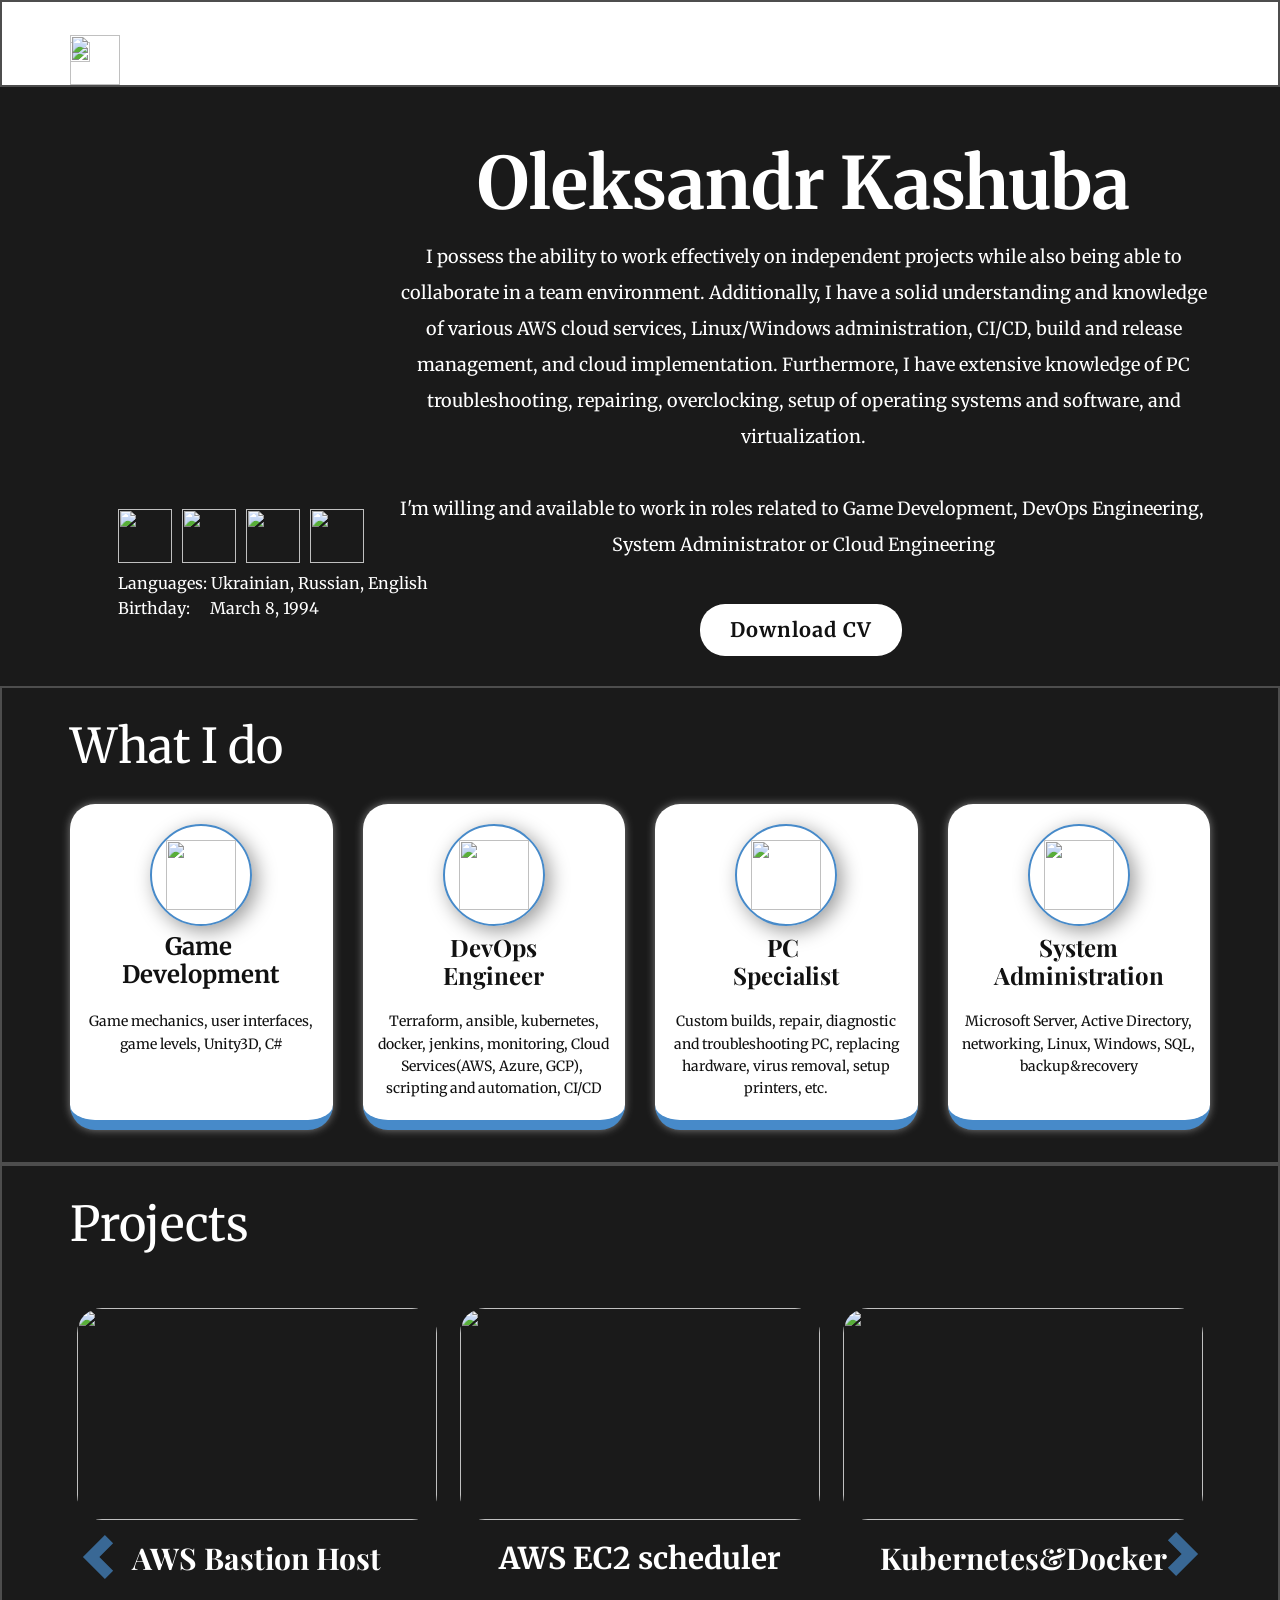
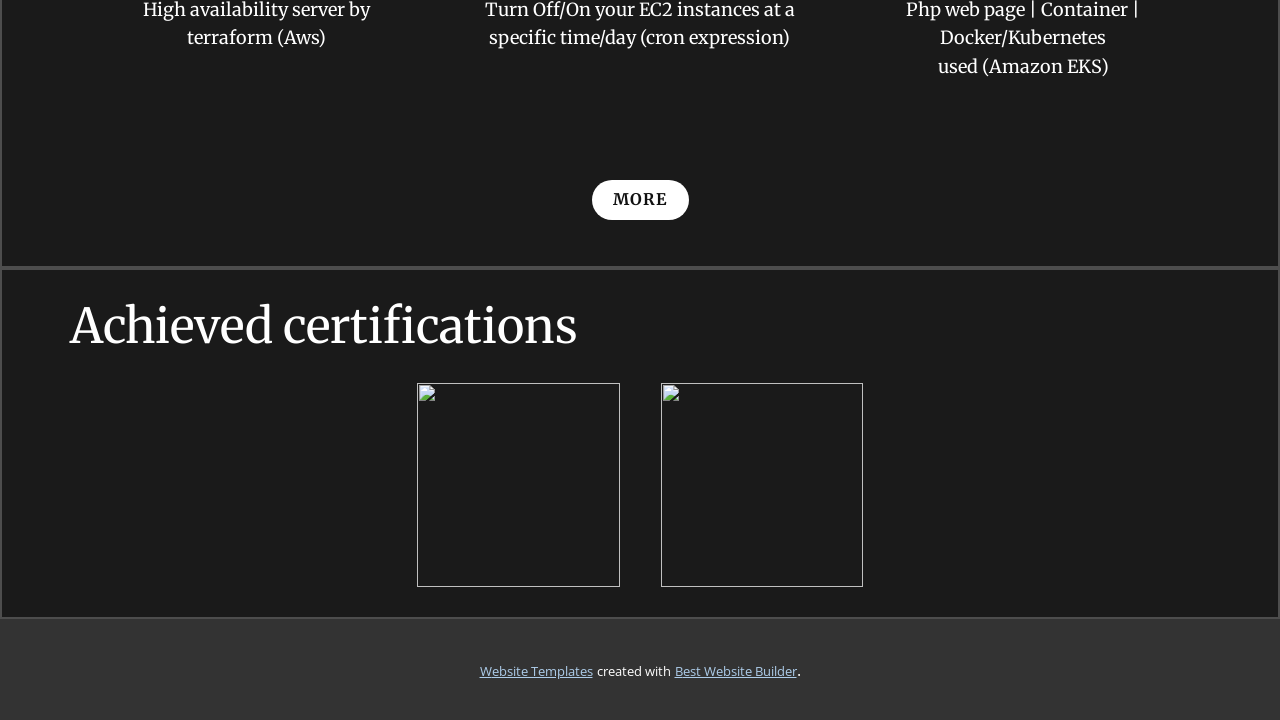
==== index.html @ 4a899642 "Add files via upload" ====
<!DOCTYPE html>
<html style="font-size: 16px;" lang="ru"><head>
    <meta name="viewport" content="width=device-width, initial-scale=1.0">
    <meta charset="utf-8">
    <meta name="keywords" content="​Hello!">
    <meta name="description" content="">
    <title>Main</title>
    <link rel="stylesheet" href="nicepage.css" media="screen">
<link rel="stylesheet" href="Main.css" media="screen">
    <script class="u-script" type="text/javascript" src="jquery.js" defer=""></script>
    <script class="u-script" type="text/javascript" src="nicepage.js" defer=""></script>
    <meta name="generator" content="Nicepage 5.16.3, nicepage.com">
    <link id="u-theme-google-font" rel="stylesheet" href="https://fonts.googleapis.com/css?family=Roboto:100,100i,300,300i,400,400i,500,500i,700,700i,900,900i|Open+Sans:300,300i,400,400i,500,500i,600,600i,700,700i,800,800i">
    <link id="u-page-google-font" rel="stylesheet" href="https://fonts.googleapis.com/css?family=Merriweather:300,300i,400,400i,700,700i,900,900i|Playfair+Display:400,400i,500,500i,600,600i,700,700i,800,800i,900,900i">
    
    
    
    
    
    
    <script type="application/ld+json">{
		"@context": "http://schema.org",
		"@type": "Organization",
		"name": "My Potfolio",
		"logo": "images/default-logo.png"
}</script>
    <meta name="theme-color" content="#478ac9">
    <meta property="og:title" content="Main">
    <meta property="og:description" content="">
    <meta property="og:type" content="website">
  <meta data-intl-tel-input-cdn-path="intlTelInput/"></head>
  <body data-home-page="Main.html" data-home-page-title="Main" class="u-body u-xl-mode" data-lang="ru"><header class="u-border-2 u-border-grey-70 u-clearfix u-header u-sticky u-sticky-8822 u-white u-header" id="sec-166a"><div class="u-clearfix u-sheet u-sheet-1">
        <nav class="u-align-right u-menu u-menu-one-level u-offcanvas u-menu-1">
          <div class="menu-collapse u-custom-font u-font-merriweather" style="font-size: 1.25rem; letter-spacing: 0px; font-weight: 700;">
            <a class="u-button-style u-custom-active-border-color u-custom-active-color u-custom-border u-custom-border-color u-custom-borders u-custom-color u-custom-hover-border-color u-custom-hover-color u-custom-left-right-menu-spacing u-custom-padding-bottom u-custom-text-active-color u-custom-text-color u-custom-text-hover-color u-custom-top-bottom-menu-spacing u-nav-link u-text-active-palette-1-base u-text-hover-palette-2-base" href="#">
              <svg class="u-svg-link" viewBox="0 0 24 24"><use xmlns:xlink="http://www.w3.org/1999/xlink" xlink:href="#menu-hamburger"></use></svg>
              <svg class="u-svg-content" version="1.1" id="menu-hamburger" viewBox="0 0 16 16" x="0px" y="0px" xmlns:xlink="http://www.w3.org/1999/xlink" xmlns="http://www.w3.org/2000/svg"><g><rect y="1" width="16" height="2"></rect><rect y="7" width="16" height="2"></rect><rect y="13" width="16" height="2"></rect>
</g></svg>
            </a>
          </div>
          <div class="u-custom-menu u-nav-container">
            <ul class="u-custom-font u-font-merriweather u-nav u-spacing-20 u-unstyled u-nav-1"><li class="u-nav-item"><a class="u-border-active-palette-1-base u-border-hover-palette-1-base u-button-style u-nav-link u-text-active-palette-1-base u-text-grey-90 u-text-hover-palette-1-base" href="https://github.com/kapalulz" target="_blank" style="padding: 14px 10px;">Git Portfolio</a>
</li><li class="u-nav-item"><a class="u-border-active-palette-1-base u-border-hover-palette-1-base u-button-style u-nav-link u-text-active-palette-1-base u-text-grey-90 u-text-hover-palette-1-base" href="https://www.linkedin.com/in/kapalulz/" target="_blank" style="padding: 14px 10px;">Hire me</a>
</li></ul>
          </div>
          <div class="u-custom-menu u-nav-container-collapse">
            <div class="u-black u-container-style u-inner-container-layout u-opacity u-opacity-95 u-sidenav">
              <div class="u-inner-container-layout u-sidenav-overflow">
                <div class="u-menu-close"></div>
                <ul class="u-align-center u-nav u-popupmenu-items u-unstyled u-nav-2"><li class="u-nav-item"><a class="u-button-style u-nav-link" href="https://github.com/kapalulz" target="_blank">Git Portfolio</a>
</li><li class="u-nav-item"><a class="u-button-style u-nav-link" href="https://www.linkedin.com/in/kapalulz/" target="_blank">Hire me</a>
</li></ul>
              </div>
            </div>
            <div class="u-black u-menu-overlay u-opacity u-opacity-70"></div>
          </div>
        </nav>
        <a href="https://nicepage.com" class="u-image u-logo u-image-1">
          <img src="images/default-logo.png" class="u-logo-image u-logo-image-1">
        </a>
        <img class="u-hover-feature u-image u-image-contain u-image-default u-preserve-proportions u-image-2" src="images/_2272ab24-a4e3-4e3a-882f-44651fcab63f-removebg-preview.png" alt="" data-image-width="800" data-image-height="800" data-href="Main.html#carousel_0852">
      </div></header>
    <section class="u-align-center u-clearfix u-grey-90 u-lightbox u-section-1" id="carousel_0852">
      <div class="u-clearfix u-sheet u-valign-bottom-md u-sheet-1">
        <h2 class="u-align-center u-custom-font u-font-merriweather u-text u-text-1" data-animation-name="customAnimationIn" data-animation-duration="1500" data-animation-delay="500">Oleksandr Kashuba</h2>
        <div class="u-hidden-lg u-hidden-md u-hidden-sm u-hidden-xs u-hover-feature u-image u-image-circle u-radius-50 u-image-1" alt="" data-image-width="500" data-image-height="500" data-animation-name="customAnimationIn" data-animation-duration="1750"></div>
        <p class="u-align-center-sm u-align-center-xs u-custom-font u-font-merriweather u-text u-text-2" data-animation-name="customAnimationIn" data-animation-duration="1500" data-animation-delay="500">I po​ssess the ability to work effectively on independent projects while also being able to collaborate in a team environment. Additionally, I have a solid understanding and knowledge of various AWS cloud services, Linux/Windows administration, CI/CD, build and release management, and cloud implementation. Furthermore, I have extensive knowledge of PC troubleshooting, repairing, overclocking, setup of operating systems and software, and virtualization.<br>
          <br>I'm willing and available to work in roles related to Game Development, DevOps Engineering,&nbsp; System Administrator or Cloud Engineering
        </p>
        <div class="u-align-center-sm u-align-center-xs u-social-icons u-spacing-10 u-social-icons-1">
          <a class="u-social-url" title="Github" target="_blank" href="https://github.com/kapalulz"><span class="u-file-icon u-icon u-social-facebook u-social-icon u-icon-1"><img src="images/536452.png" alt=""></span>
          </a>
          <a class="u-social-url" title="LinkedIn" target="_blank" href="https://www.linkedin.com/in/kapalulz/"><span class="u-file-icon u-icon u-social-icon u-social-twitter u-icon-2"><img src="images/3955051.png" alt=""></span>
          </a>
          <a class="u-social-url" title="Telegram" target="_blank" href="https://t.me/kapalulz"><span class="u-file-icon u-icon u-social-icon u-social-instagram u-icon-3"><img src="images/906377.png" alt=""></span>
          </a>
          <a class="u-social-url" target="_blank" data-type="Email" title="Email" href="mailto:kashuba.kap@gmail.com?subject=Please%20contact%20me%20back%20if%20you%20are%20interested"><span class="u-file-icon u-icon u-social-email u-social-icon u-icon-4"><img src="images/10308946.png" alt=""></span>
          </a>
        </div>
        <p class="u-align-left u-custom-font u-font-merriweather u-hidden-lg u-hidden-md u-hidden-sm u-hidden-xs u-text u-text-3"> Languages: Ukrainian, Russian, English<br><span class="u-icon"></span> Birthday:&nbsp; &nbsp; &nbsp;March 8, 1994
        </p>
        <a href="files/CV-OleksandrKashuba.pdf" class="u-align-center-sm u-align-center-xs u-border-none u-btn u-btn-round u-button-style u-custom-font u-file-link u-font-merriweather u-hover-feature u-hover-palette-1-base u-radius-25 u-white u-btn-1">Download CV</a>
      </div>
      
      
    </section>
    <section class="u-border-2 u-border-grey-70 u-clearfix u-grey-90 u-section-2" id="sec-e70e">
      <div class="u-clearfix u-sheet u-sheet-1">
        <h2 class="u-align-left u-custom-font u-font-merriweather u-text u-text-1" spellcheck="false"> What I do</h2>
        <div class="u-expanded-width u-layout-grid u-list u-list-1">
          <div class="u-repeater u-repeater-1">
            <div class="u-align-center-xs u-align-left-lg u-align-left-md u-align-left-sm u-align-left-xl u-border-10 u-border-no-left u-border-no-right u-border-no-top u-border-palette-1-base u-container-style u-list-item u-radius-25 u-repeater-item u-shape-round u-white u-list-item-1" data-animation-name="customAnimationIn" data-animation-duration="1500" data-animation-delay="250">
              <div class="u-container-layout u-similar-container u-container-layout-1"><span class="u-align-center u-border-2 u-border-palette-1-base u-file-icon u-icon u-icon-circle u-icon-1" data-animation-name="customAnimationIn" data-animation-duration="1500" data-animation-delay="750"><img src="images/674440.png" alt=""></span>
                <h4 class="u-align-center u-custom-font u-font-merriweather u-text u-text-2"> Game&nbsp;<br>Development
                </h4>
                <p class="u-align-center u-custom-font u-font-merriweather u-text u-text-3"> Game mechanics, user interfaces, game levels, Unity3D, C#</p>
              </div>
            </div>
            <div class="u-align-center-xs u-align-left-lg u-align-left-md u-align-left-sm u-align-left-xl u-border-10 u-border-no-left u-border-no-right u-border-no-top u-border-palette-1-base u-container-style u-list-item u-radius-25 u-repeater-item u-shape-round u-video-cover u-white u-list-item-2" data-animation-name="customAnimationIn" data-animation-duration="1500" data-animation-delay="250">
              <div class="u-container-layout u-similar-container u-container-layout-2"><span class="u-align-center u-border-2 u-border-palette-1-base u-file-icon u-icon u-icon-circle u-icon-2" data-animation-name="customAnimationIn" data-animation-duration="1500" data-animation-delay="750"><img src="images/5345605.png" alt=""></span>
                <h4 class="u-align-center u-custom-font u-font-playfair-display u-text u-text-4"> DevOps<br>Engineer
                </h4>
                <p class="u-align-center u-custom-font u-font-merriweather u-text u-text-5"> Terraform, ansible, kubernetes, docker, ​jenkins, monitoring, Cloud Services(AWS, Azure, GCP), ​scripting and automation, CI/CD</p>
              </div>
            </div>
            <div class="u-align-center-xs u-align-left-lg u-align-left-md u-align-left-sm u-align-left-xl u-border-10 u-border-no-left u-border-no-right u-border-no-top u-border-palette-1-base u-container-style u-list-item u-radius-25 u-repeater-item u-shape-round u-video-cover u-white u-list-item-3" data-animation-name="customAnimationIn" data-animation-duration="1500" data-animation-delay="250">
              <div class="u-container-layout u-similar-container u-container-layout-3"><span class="u-align-center u-border-2 u-border-palette-1-base u-file-icon u-icon u-icon-circle u-icon-3" data-animation-name="customAnimationIn" data-animation-duration="1500" data-animation-delay="750"><img src="images/4275113.png" alt=""></span>
                <h4 class="u-align-center u-custom-font u-font-playfair-display u-text u-text-6"> PC&nbsp;<br>Specialist
                </h4>
                <p class="u-align-center u-custom-font u-font-merriweather u-text u-text-7"> Custom builds, repair, diagnostic and troubleshooting PC, replacing hardware, virus removal, setup printers, etc.</p>
              </div>
            </div>
            <div class="u-align-center-xs u-align-left-lg u-align-left-md u-align-left-sm u-align-left-xl u-border-10 u-border-no-left u-border-no-right u-border-no-top u-border-palette-1-base u-container-style u-list-item u-radius-25 u-repeater-item u-shape-round u-video-cover u-white u-list-item-4" data-animation-name="customAnimationIn" data-animation-duration="1500" data-animation-delay="250">
              <div class="u-container-layout u-similar-container u-container-layout-4"><span class="u-align-center u-border-2 u-border-palette-1-base u-file-icon u-icon u-icon-circle u-icon-4" data-animation-name="customAnimationIn" data-animation-duration="1500" data-animation-delay="750"><img src="images/3246968.png" alt=""></span>
                <h4 class="u-align-center u-custom-font u-font-playfair-display u-text u-text-8"> System Administration</h4>
                <p class="u-align-center u-custom-font u-font-merriweather u-text u-text-9"> Microsoft Server, Active Directory, networking, Linux, Windows, SQL, backup&amp;recovery</p>
              </div>
            </div>
          </div>
        </div>
      </div>
    </section>
    <section class="u-align-center u-border-2 u-border-grey-70 u-clearfix u-grey-90 u-section-3" id="sec-4b99">
      <div class="u-clearfix u-sheet u-sheet-1">
        <h2 class="u-align-left u-custom-font u-font-merriweather u-text u-text-default u-text-1" spellcheck="false"> Projects</h2>
        <div class="u-expanded-width u-layout-horizontal u-list u-list-1">
          <div class="u-repeater u-repeater-1">
            <div class="u-align-left u-container-style u-list-item u-repeater-item u-list-item-1">
              <div class="u-container-layout u-similar-container u-valign-top u-container-layout-1">
                <img class="u-align-center-sm u-align-center-xs u-image u-image-round u-radius-25 u-image-1" alt="" data-image-width="1600" data-image-height="900" src="images/1620155432-blog-library-product-terraform-aws-logomarks-dark.jpg" data-href="https://github.com/kapalulz/aws_bastion_host_terraform" data-target="_blank">
                <h4 class="u-align-center u-custom-font u-font-playfair-display u-text u-text-2">AWS Bastion Host</h4>
                <p class="u-align-center u-custom-font u-font-merriweather u-text u-text-3" spellcheck="false"> High availability server by terraform (Aws)</p>
              </div>
            </div>
            <div class="u-align-left u-container-style u-list-item u-repeater-item u-list-item-2">
              <div class="u-container-layout u-similar-container u-valign-top u-container-layout-2">
                <img class="u-align-center-sm u-align-center-xs u-image u-image-round u-radius-25 u-image-2" alt="" data-image-width="1600" data-image-height="900" src="images/1620155432-blog-library-product-terraform-aws-logomarks-dark.jpg" data-href="https://github.com/kapalulz/aws_EC2_scheduler_terraform" data-target="_blank">
                <h4 class="u-align-center u-custom-font u-font-merriweather u-text u-text-4">AWS EC2 scheduler<br>
                </h4>
                <p class="u-align-center u-custom-font u-font-merriweather u-text u-text-5" spellcheck="false"> Turn Off/On your EC2 instances at a specific time/day (cron expression)</p>
              </div>
            </div>
            <div class="u-align-left u-container-style u-list-item u-repeater-item u-list-item-3">
              <div class="u-container-layout u-similar-container u-valign-top u-container-layout-3">
                <img class="u-align-center-sm u-align-center-xs u-image u-image-round u-radius-25 u-image-3" alt="" data-image-width="1200" data-image-height="675" src="images/a96c-article-220517-flux2.jpg" data-href="https://github.com/kapalulz/kubernetes" data-target="_blank">
                <h4 class="u-align-center u-custom-font u-font-playfair-display u-text u-text-6">Kubernetes&amp;Docker</h4>
                <p class="u-align-center u-custom-font u-font-merriweather u-text u-text-7" spellcheck="false"> Php web page | Container | Docker/Kubernetes<br>used (Amazon EKS)
                </p>
              </div>
            </div>
            <div class="u-align-left u-container-style u-list-item u-repeater-item u-list-item-4">
              <div class="u-container-layout u-similar-container u-valign-top u-container-layout-4">
                <img class="u-align-center-sm u-align-center-xs u-image u-image-round u-radius-25 u-image-4" alt="" data-image-width="290" data-image-height="174" src="images/images.jpg">
                <h4 class="u-align-center u-custom-font u-font-playfair-display u-text u-text-8" spellcheck="false">Azure Pipeline</h4>
                <p class="u-align-center u-custom-font u-font-merriweather u-text u-text-9" spellcheck="false"> from a commit to build and upload to App Center.</p>
              </div>
            </div>
            <div class="u-align-left u-container-style u-list-item u-repeater-item u-list-item-5">
              <div class="u-container-layout u-similar-container u-valign-top u-container-layout-5">
                <img class="u-align-center-sm u-align-center-xs u-image u-image-round u-radius-25 u-image-5" alt="" data-image-width="480" data-image-height="360" src="images/cube-2.gif" data-href="https://github.com/kapalulz/game_simpleTetris_unity3D" data-target="_blank">
                <h4 class="u-align-center u-custom-font u-font-playfair-display u-text u-text-10">Game - Cube</h4>
                <p class="u-align-center u-custom-font u-font-merriweather u-text u-text-11" spellcheck="false"> Unity3D game<br>The ball gradually splits as it hits objects. After three collisions, an advertisement will pop up, and after viewing, one life will be added.
                </p>
              </div>
            </div>
            <div class="u-align-left u-container-style u-list-item u-repeater-item u-list-item-6">
              <div class="u-container-layout u-similar-container u-valign-top u-container-layout-6">
                <img class="u-align-center-sm u-align-center-xs u-image u-image-round u-radius-25 u-image-6" alt="" data-image-width="480" data-image-height="480" src="images/tetris-2.gif">
                <h4 class="u-align-center u-custom-font u-font-playfair-display u-text u-text-12" spellcheck="false">Game - Tetris<br>
                </h4>
                <p class="u-align-center u-custom-font u-font-merriweather u-text u-text-13" spellcheck="false"> Unity3D game<br>SPACE&nbsp;-&nbsp;fast drop<br>S&nbsp;-&nbsp;increase speed of falling<br>ASD&nbsp;-&nbsp;movements<br>W&nbsp;-&nbsp;turn the block
                </p>
              </div>
            </div>
            <div class="u-align-left u-container-style u-list-item u-repeater-item u-list-item-7">
              <div class="u-container-layout u-similar-container u-valign-top u-container-layout-7">
                <img class="u-align-center-sm u-align-center-xs u-image u-image-round u-radius-25 u-image-7" alt="" data-image-width="1764" data-image-height="1003" src="images/210518821-65c39ddb-8353-4fa2-9127-22d15ff66996.png">
                <h4 class="u-align-center u-custom-font u-font-playfair-display u-text u-text-14">Web App with mySQL</h4>
                <p class="u-align-center u-custom-font u-font-merriweather u-text u-text-15" spellcheck="false"> asp.net MVC app. It was created for the WoW guild. Possible to apply application through the website + personal page</p>
              </div>
            </div>
          </div>
          <a class="u-gallery-nav u-gallery-nav-prev u-icon-rectangle u-opacity u-opacity-70 u-spacing-10 u-text-palette-1-base u-gallery-nav-1" href="#" role="button">
            <span aria-hidden="true">
              <svg viewBox="0 0 8 8"><path d="M5.25 0l-4 4 4 4 1.5-1.5-2.5-2.5 2.5-2.5-1.5-1.5z"></path></svg>
            </span>
            <span class="sr-only">
              <svg viewBox="0 0 8 8"><path d="M5.25 0l-4 4 4 4 1.5-1.5-2.5-2.5 2.5-2.5-1.5-1.5z"></path></svg>
            </span>
          </a>
          <a class="u-gallery-nav u-gallery-nav-next u-icon-rectangle u-opacity u-opacity-70 u-spacing-10 u-text-palette-1-base u-gallery-nav-2" href="#" role="button">
            <span aria-hidden="true">
              <svg viewBox="0 0 8 8"><path d="M2.75 0l-1.5 1.5 2.5 2.5-2.5 2.5 1.5 1.5 4-4-4-4z"></path></svg>
            </span>
            <span class="sr-only">
              <svg viewBox="0 0 8 8"><path d="M2.75 0l-1.5 1.5 2.5 2.5-2.5 2.5 1.5 1.5 4-4-4-4z"></path></svg>
            </span>
          </a>
        </div>
        <a href="https://nicepage.com/one-page-template" class="u-align-center u-border-none u-btn u-btn-round u-button-style u-custom-font u-font-merriweather u-hover-feature u-hover-palette-1-light-1 u-radius-25 u-white u-btn-1">More</a>
      </div>
      
    </section>
    <section class="u-align-center u-border-2 u-border-grey-70 u-clearfix u-grey-90 u-section-4" id="sec-8c12">
      <div class="u-clearfix u-sheet u-valign-middle-xl u-sheet-1">
        <h2 class="u-align-left u-custom-font u-font-merriweather u-text u-text-1" spellcheck="false"> Achieved certifications</h2>
        <div class="u-align-center u-gallery u-layout-grid u-lightbox u-show-text-on-hover u-gallery-1">
          <div class="u-gallery-inner u-gallery-inner-1">
            <div class="u-effect-fade u-file-link u-gallery-item" data-href="files/AWSCertifiedCloudPractitionercertificate.pdf" data-target="_blank">
              <div class="u-back-slide" data-image-width="204" data-image-height="204">
                <img class="u-back-image u-expanded" src="images/aws-certified-cloud-practitioner1.png">
              </div>
              <div class="u-container-align-center u-over-slide u-shading u-valign-middle u-over-slide-1"></div>
            </div>
            <div class="u-effect-fade u-file-link u-gallery-item" data-href="files/AWSCertifiedSolutionsArchitect-Associatecertificate.pdf" data-target="_blank">
              <div class="u-back-slide" data-image-width="204" data-image-height="204">
                <img class="u-back-image u-expanded" src="images/aws-certified-solutions-architect-associate1.png">
              </div>
              <div class="u-container-align-center u-over-slide u-shading u-valign-middle u-over-slide-2"></div>
            </div>
          </div>
        </div>
      </div>
    </section>
    <style class="u-overlap-style">.u-overlap:not(.u-sticky-scroll) .u-header {
background-color: #ffffff !important
}</style>
    
    
    
    
    <section class="u-backlink u-clearfix u-grey-80">
      <a class="u-link" href="https://nicepage.com/website-templates" target="_blank">
        <span>Website Templates</span>
      </a>
      <p class="u-text">
        <span>created with</span>
      </p>
      <a class="u-link" href="https://nicepage.online" target="_blank">
        <span>Best Website Builder</span>
      </a>. 
    </section>
  
</body></html>
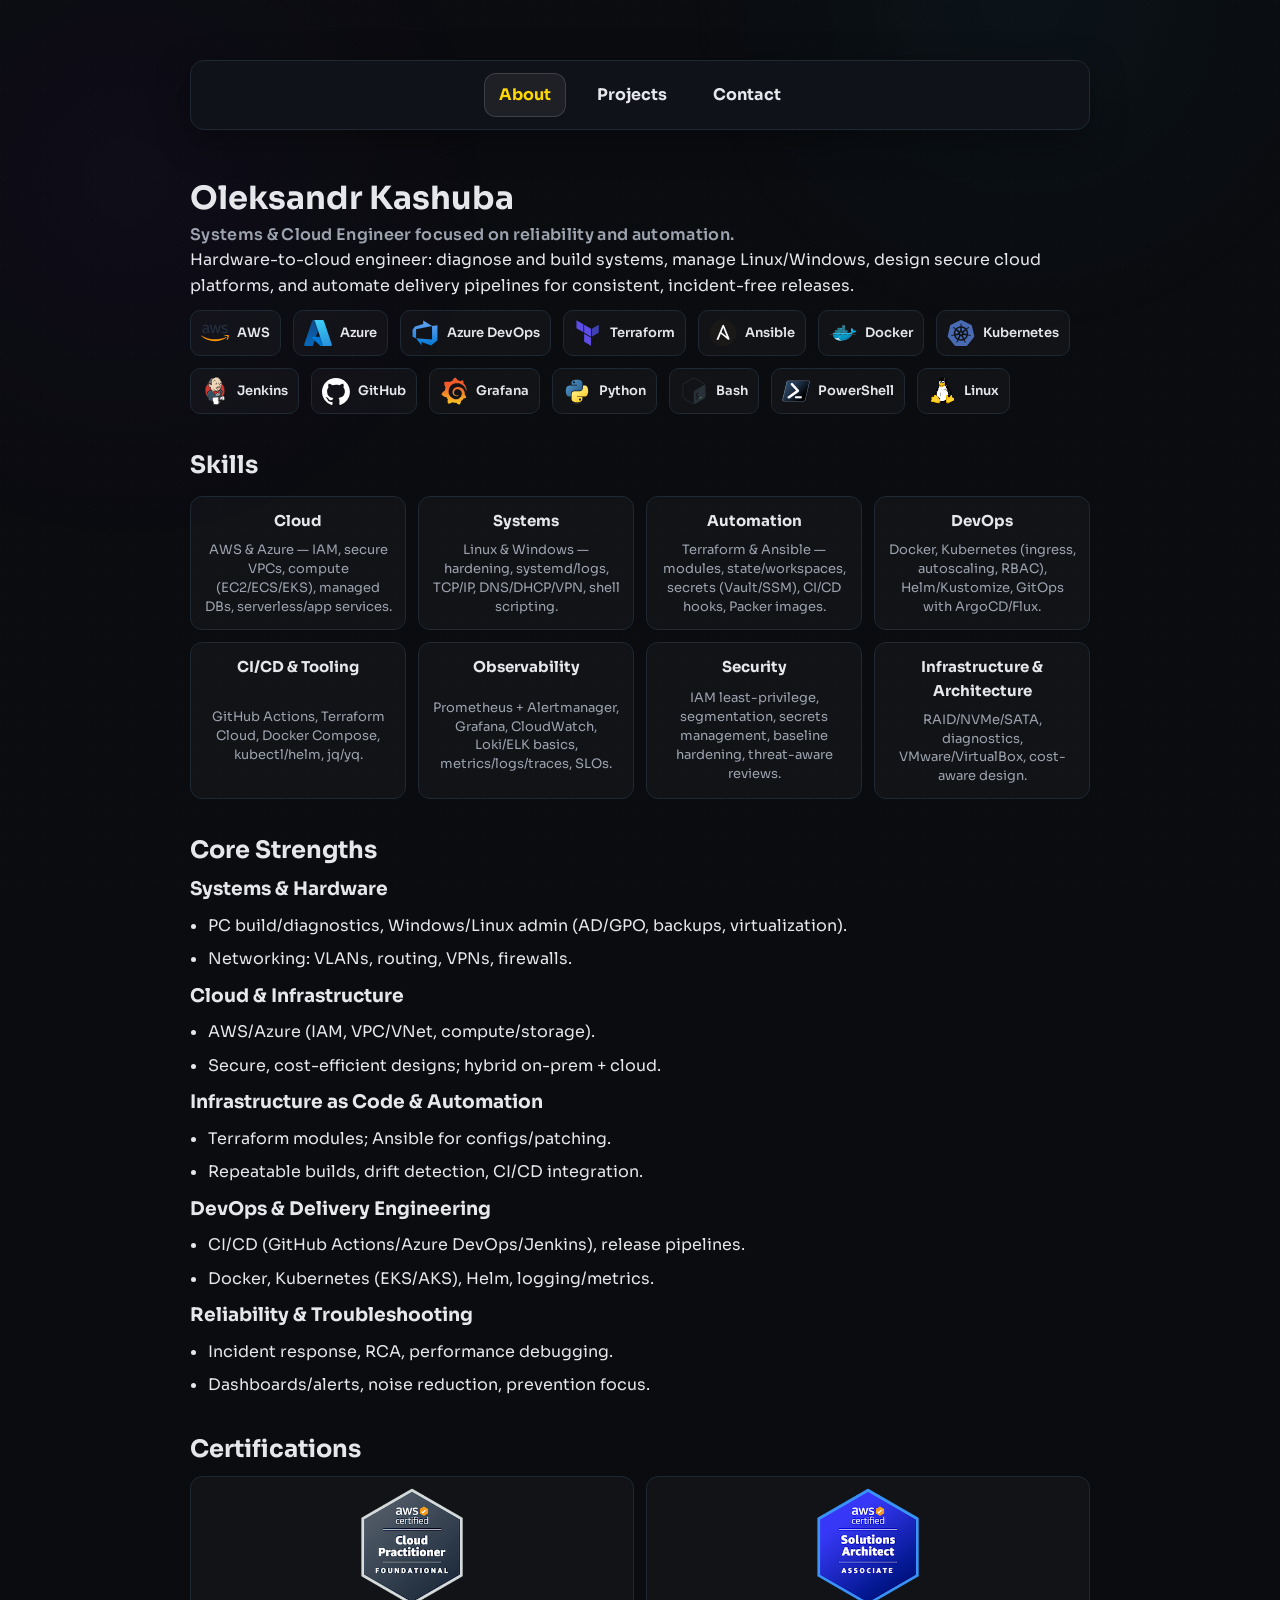
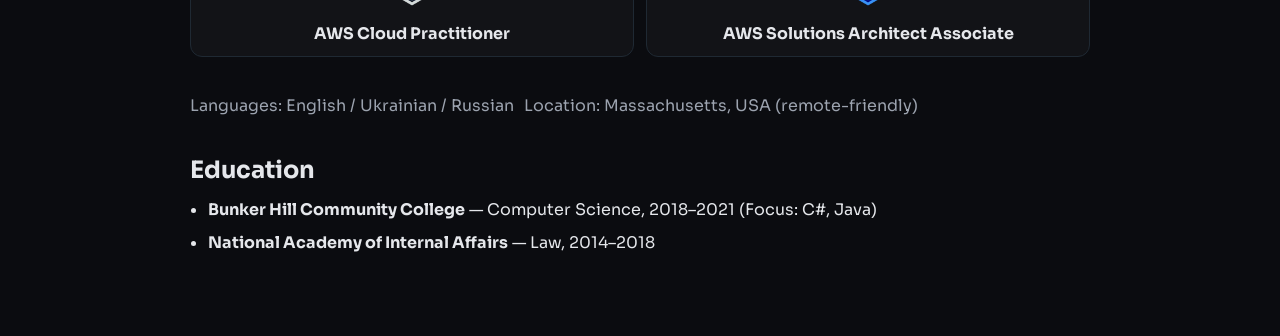
==== commit 7e5aaf4c: "reset" ====
--- a/index.html
+++ b/index.html
@@ -1,244 +1,158 @@
-<!DOCTYPE html>
-<html style="font-size: 16px;" lang="ru"><head>
-    <meta name="viewport" content="width=device-width, initial-scale=1.0">
-    <meta charset="utf-8">
-    <meta name="keywords" content="​Hello!">
-    <meta name="description" content="">
-    <title>Main</title>
-    <link rel="stylesheet" href="nicepage.css" media="screen">
-<link rel="stylesheet" href="Main.css" media="screen">
-    <script class="u-script" type="text/javascript" src="jquery.js" defer=""></script>
-    <script class="u-script" type="text/javascript" src="nicepage.js" defer=""></script>
-    <meta name="generator" content="Nicepage 5.16.3, nicepage.com">
-    <link id="u-theme-google-font" rel="stylesheet" href="https://fonts.googleapis.com/css?family=Roboto:100,100i,300,300i,400,400i,500,500i,700,700i,900,900i|Open+Sans:300,300i,400,400i,500,500i,600,600i,700,700i,800,800i">
-    <link id="u-page-google-font" rel="stylesheet" href="https://fonts.googleapis.com/css?family=Merriweather:300,300i,400,400i,700,700i,900,900i|Playfair+Display:400,400i,500,500i,600,600i,700,700i,800,800i,900,900i">
-    
-    
-    
-    
-    
-    
-    <script type="application/ld+json">{
-		"@context": "http://schema.org",
-		"@type": "Organization",
-		"name": "My Potfolio",
-		"logo": "images/default-logo.png"
-}</script>
-    <meta name="theme-color" content="#478ac9">
-    <meta property="og:title" content="Main">
-    <meta property="og:description" content="">
-    <meta property="og:type" content="website">
-  <meta data-intl-tel-input-cdn-path="intlTelInput/"></head>
-  <body data-home-page="Main.html" data-home-page-title="Main" class="u-body u-xl-mode" data-lang="ru"><header class="u-border-2 u-border-grey-70 u-clearfix u-header u-sticky u-sticky-8822 u-white u-header" id="sec-166a"><div class="u-clearfix u-sheet u-sheet-1">
-        <nav class="u-align-right u-menu u-menu-one-level u-offcanvas u-menu-1">
-          <div class="menu-collapse u-custom-font u-font-merriweather" style="font-size: 1.25rem; letter-spacing: 0px; font-weight: 700;">
-            <a class="u-button-style u-custom-active-border-color u-custom-active-color u-custom-border u-custom-border-color u-custom-borders u-custom-color u-custom-hover-border-color u-custom-hover-color u-custom-left-right-menu-spacing u-custom-padding-bottom u-custom-text-active-color u-custom-text-color u-custom-text-hover-color u-custom-top-bottom-menu-spacing u-nav-link u-text-active-palette-1-base u-text-hover-palette-2-base" href="#">
-              <svg class="u-svg-link" viewBox="0 0 24 24"><use xmlns:xlink="http://www.w3.org/1999/xlink" xlink:href="#menu-hamburger"></use></svg>
-              <svg class="u-svg-content" version="1.1" id="menu-hamburger" viewBox="0 0 16 16" x="0px" y="0px" xmlns:xlink="http://www.w3.org/1999/xlink" xmlns="http://www.w3.org/2000/svg"><g><rect y="1" width="16" height="2"></rect><rect y="7" width="16" height="2"></rect><rect y="13" width="16" height="2"></rect>
-</g></svg>
-            </a>
+﻿<!DOCTYPE html>
+<html lang="en">
+<head>
+  <meta charset="utf-8">
+  <meta name="viewport" content="width=device-width, initial-scale=1">
+  <title>Oleksandr Kashuba - About</title>
+  <meta name="description" content="Oleksandr Kashuba - Systems, Cloud, DevOps, Hardware engineer based in Massachusetts, USA.">
+  <meta name="keywords" content="Oleksandr Kashuba, DevOps, Cloud Engineer, Systems Engineer, AWS, Azure, Terraform, CI/CD, Massachusetts">
+  <link rel="preconnect" href="https://fonts.googleapis.com">
+  <link rel="preconnect" href="https://fonts.gstatic.com" crossorigin>
+  <link href="https://fonts.googleapis.com/css2?family=Sora:wght@400;500;600;700&display=swap" rel="stylesheet">
+  <link rel="icon" type="image/png" href="images/favicon.png">
+  <link rel="stylesheet" href="Main.css">
+</head>
+<body>
+  <div class="page">
+    <header class="topbar">
+      <nav class="nav">
+        <a class="active" href="index.html">About</a>
+        <a href="projects.html">Projects</a>
+        <a href="contact.html">Contact</a>
+      </nav>
+    </header>
+
+    <main>
+      <section>
+        <h1 class="hero-title">Oleksandr Kashuba</h1>
+        <div class="subtitle">Systems & Cloud Engineer focused on reliability and automation.</div>
+        <p>
+          Hardware-to-cloud engineer: diagnose and build systems, manage Linux/Windows,
+          design secure cloud platforms, and automate delivery pipelines for consistent,
+          incident-free releases.
+        </p>
+        <div class="toolbox">
+          <div class="tool"><img src="images/adds/AWS.svg" alt="AWS"><span>AWS</span></div>
+          <div class="tool"><img src="images/adds/Azure.svg" alt="Azure"><span>Azure</span></div>
+          <div class="tool"><img src="images/adds/Azure Devops.svg" alt="Azure DevOps"><span>Azure DevOps</span></div>
+          <div class="tool"><img src="images/adds/HashiCorp Terraform.svg" alt="Terraform"><span>Terraform</span></div>
+          <div class="tool"><img src="images/adds/Ansible.svg" alt="Ansible"><span>Ansible</span></div>
+          <div class="tool"><img src="images/adds/Docker.svg" alt="Docker"><span>Docker</span></div>
+          <div class="tool"><img src="images/adds/Kubernetes.svg" alt="Kubernetes"><span>Kubernetes</span></div>
+          <div class="tool"><img src="images/adds/Jenkins.svg" alt="Jenkins"><span>Jenkins</span></div>
+          <a class="tool tool--link" href="https://github.com/kapalulz" target="_blank" rel="noopener">
+            <img src="images/adds/GitHub.svg" alt="GitHub"><span>GitHub</span>
+          </a>
+          <div class="tool"><img src="images/adds/Grafana.svg" alt="Grafana"><span>Grafana</span></div>
+          <div class="tool"><img src="images/adds/Python.svg" alt="Python"><span>Python</span></div>
+          <div class="tool"><img src="images/adds/Bash.svg" alt="Bash"><span>Bash</span></div>
+          <div class="tool"><img src="images/adds/Powershell.svg" alt="PowerShell"><span>PowerShell</span></div>
+          <div class="tool"><img src="images/adds/Linux.svg" alt="Linux"><span>Linux</span></div>
+        </div>
+      </section>
+
+      <section>
+        <h2>Skills</h2>
+        <div class="card-grid">
+          <div class="card-skill">
+            <span class="label">Cloud</span>
+            <p class="muted">AWS & Azure — IAM, secure VPCs, compute (EC2/ECS/EKS), managed DBs, serverless/app services.</p>
           </div>
-          <div class="u-custom-menu u-nav-container">
-            <ul class="u-custom-font u-font-merriweather u-nav u-spacing-20 u-unstyled u-nav-1"><li class="u-nav-item"><a class="u-border-active-palette-1-base u-border-hover-palette-1-base u-button-style u-nav-link u-text-active-palette-1-base u-text-grey-90 u-text-hover-palette-1-base" href="https://github.com/kapalulz" target="_blank" style="padding: 14px 10px;">Git Portfolio</a>
-</li><li class="u-nav-item"><a class="u-border-active-palette-1-base u-border-hover-palette-1-base u-button-style u-nav-link u-text-active-palette-1-base u-text-grey-90 u-text-hover-palette-1-base" href="https://www.linkedin.com/in/kapalulz/" target="_blank" style="padding: 14px 10px;">Hire me</a>
-</li></ul>
+          <div class="card-skill">
+            <span class="label">Systems</span>
+            <p class="muted">Linux & Windows — hardening, systemd/logs, TCP/IP, DNS/DHCP/VPN, shell scripting.</p>
           </div>
-          <div class="u-custom-menu u-nav-container-collapse">
-            <div class="u-black u-container-style u-inner-container-layout u-opacity u-opacity-95 u-sidenav">
-              <div class="u-inner-container-layout u-sidenav-overflow">
-                <div class="u-menu-close"></div>
-                <ul class="u-align-center u-nav u-popupmenu-items u-unstyled u-nav-2"><li class="u-nav-item"><a class="u-button-style u-nav-link" href="https://github.com/kapalulz" target="_blank">Git Portfolio</a>
-</li><li class="u-nav-item"><a class="u-button-style u-nav-link" href="https://www.linkedin.com/in/kapalulz/" target="_blank">Hire me</a>
-</li></ul>
-              </div>
-            </div>
-            <div class="u-black u-menu-overlay u-opacity u-opacity-70"></div>
+          <div class="card-skill">
+            <span class="label">Automation</span>
+            <p class="muted">Terraform & Ansible — modules, state/workspaces, secrets (Vault/SSM), CI/CD hooks, Packer images.</p>
           </div>
-        </nav>
-        <a href="https://nicepage.com" class="u-image u-logo u-image-1">
-          <img src="images/default-logo.png" class="u-logo-image u-logo-image-1">
-        </a>
-        <img class="u-hover-feature u-image u-image-contain u-image-default u-preserve-proportions u-image-2" src="images/_2272ab24-a4e3-4e3a-882f-44651fcab63f-removebg-preview.png" alt="" data-image-width="800" data-image-height="800" data-href="Main.html#carousel_0852">
-      </div></header>
-    <section class="u-align-center u-clearfix u-grey-90 u-lightbox u-section-1" id="carousel_0852">
-      <div class="u-clearfix u-sheet u-valign-bottom-md u-sheet-1">
-        <h2 class="u-align-center u-custom-font u-font-merriweather u-text u-text-1" data-animation-name="customAnimationIn" data-animation-duration="1500" data-animation-delay="500">Oleksandr Kashuba</h2>
-        <div class="u-hidden-lg u-hidden-md u-hidden-sm u-hidden-xs u-hover-feature u-image u-image-circle u-radius-50 u-image-1" alt="" data-image-width="500" data-image-height="500" data-animation-name="customAnimationIn" data-animation-duration="1750"></div>
-        <p class="u-align-center-sm u-align-center-xs u-custom-font u-font-merriweather u-text u-text-2" data-animation-name="customAnimationIn" data-animation-duration="1500" data-animation-delay="500">I po​ssess the ability to work effectively on independent projects while also being able to collaborate in a team environment. Additionally, I have a solid understanding and knowledge of various AWS cloud services, Linux/Windows administration, CI/CD, build and release management, and cloud implementation. Furthermore, I have extensive knowledge of PC troubleshooting, repairing, overclocking, setup of operating systems and software, and virtualization.<br>
-          <br>I'm willing and available to work in roles related to Game Development, DevOps Engineering,&nbsp; System Administrator or Cloud Engineering
-        </p>
-        <div class="u-align-center-sm u-align-center-xs u-social-icons u-spacing-10 u-social-icons-1">
-          <a class="u-social-url" title="Github" target="_blank" href="https://github.com/kapalulz"><span class="u-file-icon u-icon u-social-facebook u-social-icon u-icon-1"><img src="images/536452.png" alt=""></span>
-          </a>
-          <a class="u-social-url" title="LinkedIn" target="_blank" href="https://www.linkedin.com/in/kapalulz/"><span class="u-file-icon u-icon u-social-icon u-social-twitter u-icon-2"><img src="images/3955051.png" alt=""></span>
-          </a>
-          <a class="u-social-url" title="Telegram" target="_blank" href="https://t.me/kapalulz"><span class="u-file-icon u-icon u-social-icon u-social-instagram u-icon-3"><img src="images/906377.png" alt=""></span>
-          </a>
-          <a class="u-social-url" target="_blank" data-type="Email" title="Email" href="mailto:kashuba.kap@gmail.com?subject=Please%20contact%20me%20back%20if%20you%20are%20interested"><span class="u-file-icon u-icon u-social-email u-social-icon u-icon-4"><img src="images/10308946.png" alt=""></span>
-          </a>
-        </div>
-        <p class="u-align-left u-custom-font u-font-merriweather u-hidden-lg u-hidden-md u-hidden-sm u-hidden-xs u-text u-text-3"> Languages: Ukrainian, Russian, English<br><span class="u-icon"></span> Birthday:&nbsp; &nbsp; &nbsp;March 8, 1994
-        </p>
-        <a href="files/CV-OleksandrKashuba.pdf" class="u-align-center-sm u-align-center-xs u-border-none u-btn u-btn-round u-button-style u-custom-font u-file-link u-font-merriweather u-hover-feature u-hover-palette-1-base u-radius-25 u-white u-btn-1">Download CV</a>
-      </div>
-      
-      
-    </section>
-    <section class="u-border-2 u-border-grey-70 u-clearfix u-grey-90 u-section-2" id="sec-e70e">
-      <div class="u-clearfix u-sheet u-sheet-1">
-        <h2 class="u-align-left u-custom-font u-font-merriweather u-text u-text-1" spellcheck="false"> What I do</h2>
-        <div class="u-expanded-width u-layout-grid u-list u-list-1">
-          <div class="u-repeater u-repeater-1">
-            <div class="u-align-center-xs u-align-left-lg u-align-left-md u-align-left-sm u-align-left-xl u-border-10 u-border-no-left u-border-no-right u-border-no-top u-border-palette-1-base u-container-style u-list-item u-radius-25 u-repeater-item u-shape-round u-white u-list-item-1" data-animation-name="customAnimationIn" data-animation-duration="1500" data-animation-delay="250">
-              <div class="u-container-layout u-similar-container u-container-layout-1"><span class="u-align-center u-border-2 u-border-palette-1-base u-file-icon u-icon u-icon-circle u-icon-1" data-animation-name="customAnimationIn" data-animation-duration="1500" data-animation-delay="750"><img src="images/674440.png" alt=""></span>
-                <h4 class="u-align-center u-custom-font u-font-merriweather u-text u-text-2"> Game&nbsp;<br>Development
-                </h4>
-                <p class="u-align-center u-custom-font u-font-merriweather u-text u-text-3"> Game mechanics, user interfaces, game levels, Unity3D, C#</p>
-              </div>
-            </div>
-            <div class="u-align-center-xs u-align-left-lg u-align-left-md u-align-left-sm u-align-left-xl u-border-10 u-border-no-left u-border-no-right u-border-no-top u-border-palette-1-base u-container-style u-list-item u-radius-25 u-repeater-item u-shape-round u-video-cover u-white u-list-item-2" data-animation-name="customAnimationIn" data-animation-duration="1500" data-animation-delay="250">
-              <div class="u-container-layout u-similar-container u-container-layout-2"><span class="u-align-center u-border-2 u-border-palette-1-base u-file-icon u-icon u-icon-circle u-icon-2" data-animation-name="customAnimationIn" data-animation-duration="1500" data-animation-delay="750"><img src="images/5345605.png" alt=""></span>
-                <h4 class="u-align-center u-custom-font u-font-playfair-display u-text u-text-4"> DevOps<br>Engineer
-                </h4>
-                <p class="u-align-center u-custom-font u-font-merriweather u-text u-text-5"> Terraform, ansible, kubernetes, docker, ​jenkins, monitoring, Cloud Services(AWS, Azure, GCP), ​scripting and automation, CI/CD</p>
-              </div>
-            </div>
-            <div class="u-align-center-xs u-align-left-lg u-align-left-md u-align-left-sm u-align-left-xl u-border-10 u-border-no-left u-border-no-right u-border-no-top u-border-palette-1-base u-container-style u-list-item u-radius-25 u-repeater-item u-shape-round u-video-cover u-white u-list-item-3" data-animation-name="customAnimationIn" data-animation-duration="1500" data-animation-delay="250">
-              <div class="u-container-layout u-similar-container u-container-layout-3"><span class="u-align-center u-border-2 u-border-palette-1-base u-file-icon u-icon u-icon-circle u-icon-3" data-animation-name="customAnimationIn" data-animation-duration="1500" data-animation-delay="750"><img src="images/4275113.png" alt=""></span>
-                <h4 class="u-align-center u-custom-font u-font-playfair-display u-text u-text-6"> PC&nbsp;<br>Specialist
-                </h4>
-                <p class="u-align-center u-custom-font u-font-merriweather u-text u-text-7"> Custom builds, repair, diagnostic and troubleshooting PC, replacing hardware, virus removal, setup printers, etc.</p>
-              </div>
-            </div>
-            <div class="u-align-center-xs u-align-left-lg u-align-left-md u-align-left-sm u-align-left-xl u-border-10 u-border-no-left u-border-no-right u-border-no-top u-border-palette-1-base u-container-style u-list-item u-radius-25 u-repeater-item u-shape-round u-video-cover u-white u-list-item-4" data-animation-name="customAnimationIn" data-animation-duration="1500" data-animation-delay="250">
-              <div class="u-container-layout u-similar-container u-container-layout-4"><span class="u-align-center u-border-2 u-border-palette-1-base u-file-icon u-icon u-icon-circle u-icon-4" data-animation-name="customAnimationIn" data-animation-duration="1500" data-animation-delay="750"><img src="images/3246968.png" alt=""></span>
-                <h4 class="u-align-center u-custom-font u-font-playfair-display u-text u-text-8"> System Administration</h4>
-                <p class="u-align-center u-custom-font u-font-merriweather u-text u-text-9"> Microsoft Server, Active Directory, networking, Linux, Windows, SQL, backup&amp;recovery</p>
-              </div>
-            </div>
+          <div class="card-skill">
+            <span class="label">DevOps</span>
+            <p class="muted">Docker, Kubernetes (ingress, autoscaling, RBAC), Helm/Kustomize, GitOps with ArgoCD/Flux.</p>
+          </div>
+          <div class="card-skill">
+            <span class="label">CI/CD & Tooling</span>
+            <p class="muted">GitHub Actions, Terraform Cloud, Docker Compose, kubectl/helm, jq/yq.</p>
+          </div>
+          <div class="card-skill">
+            <span class="label">Observability</span>
+            <p class="muted">Prometheus + Alertmanager, Grafana, CloudWatch, Loki/ELK basics, metrics/logs/traces, SLOs.</p>
+          </div>
+          <div class="card-skill">
+            <span class="label">Security</span>
+            <p class="muted">IAM least-privilege, segmentation, secrets management, baseline hardening, threat-aware reviews.</p>
+          </div>
+          <div class="card-skill">
+            <span class="label">Infrastructure & Architecture</span>
+            <p class="muted">RAID/NVMe/SATA, diagnostics, VMware/VirtualBox, cost-aware design.</p>
           </div>
         </div>
-      </div>
-    </section>
-    <section class="u-align-center u-border-2 u-border-grey-70 u-clearfix u-grey-90 u-section-3" id="sec-4b99">
-      <div class="u-clearfix u-sheet u-sheet-1">
-        <h2 class="u-align-left u-custom-font u-font-merriweather u-text u-text-default u-text-1" spellcheck="false"> Projects</h2>
-        <div class="u-expanded-width u-layout-horizontal u-list u-list-1">
-          <div class="u-repeater u-repeater-1">
-            <div class="u-align-left u-container-style u-list-item u-repeater-item u-list-item-1">
-              <div class="u-container-layout u-similar-container u-valign-top u-container-layout-1">
-                <img class="u-align-center-sm u-align-center-xs u-image u-image-round u-radius-25 u-image-1" alt="" data-image-width="1600" data-image-height="900" src="images/1620155432-blog-library-product-terraform-aws-logomarks-dark.jpg" data-href="https://github.com/kapalulz/aws_bastion_host_terraform" data-target="_blank">
-                <h4 class="u-align-center u-custom-font u-font-playfair-display u-text u-text-2">AWS Bastion Host</h4>
-                <p class="u-align-center u-custom-font u-font-merriweather u-text u-text-3" spellcheck="false"> High availability server by terraform (Aws)</p>
-              </div>
-            </div>
-            <div class="u-align-left u-container-style u-list-item u-repeater-item u-list-item-2">
-              <div class="u-container-layout u-similar-container u-valign-top u-container-layout-2">
-                <img class="u-align-center-sm u-align-center-xs u-image u-image-round u-radius-25 u-image-2" alt="" data-image-width="1600" data-image-height="900" src="images/1620155432-blog-library-product-terraform-aws-logomarks-dark.jpg" data-href="https://github.com/kapalulz/aws_EC2_scheduler_terraform" data-target="_blank">
-                <h4 class="u-align-center u-custom-font u-font-merriweather u-text u-text-4">AWS EC2 scheduler<br>
-                </h4>
-                <p class="u-align-center u-custom-font u-font-merriweather u-text u-text-5" spellcheck="false"> Turn Off/On your EC2 instances at a specific time/day (cron expression)</p>
-              </div>
-            </div>
-            <div class="u-align-left u-container-style u-list-item u-repeater-item u-list-item-3">
-              <div class="u-container-layout u-similar-container u-valign-top u-container-layout-3">
-                <img class="u-align-center-sm u-align-center-xs u-image u-image-round u-radius-25 u-image-3" alt="" data-image-width="1200" data-image-height="675" src="images/a96c-article-220517-flux2.jpg" data-href="https://github.com/kapalulz/kubernetes" data-target="_blank">
-                <h4 class="u-align-center u-custom-font u-font-playfair-display u-text u-text-6">Kubernetes&amp;Docker</h4>
-                <p class="u-align-center u-custom-font u-font-merriweather u-text u-text-7" spellcheck="false"> Php web page | Container | Docker/Kubernetes<br>used (Amazon EKS)
-                </p>
-              </div>
-            </div>
-            <div class="u-align-left u-container-style u-list-item u-repeater-item u-list-item-4">
-              <div class="u-container-layout u-similar-container u-valign-top u-container-layout-4">
-                <img class="u-align-center-sm u-align-center-xs u-image u-image-round u-radius-25 u-image-4" alt="" data-image-width="290" data-image-height="174" src="images/images.jpg">
-                <h4 class="u-align-center u-custom-font u-font-playfair-display u-text u-text-8" spellcheck="false">Azure Pipeline</h4>
-                <p class="u-align-center u-custom-font u-font-merriweather u-text u-text-9" spellcheck="false"> from a commit to build and upload to App Center.</p>
-              </div>
-            </div>
-            <div class="u-align-left u-container-style u-list-item u-repeater-item u-list-item-5">
-              <div class="u-container-layout u-similar-container u-valign-top u-container-layout-5">
-                <img class="u-align-center-sm u-align-center-xs u-image u-image-round u-radius-25 u-image-5" alt="" data-image-width="480" data-image-height="360" src="images/cube-2.gif" data-href="https://github.com/kapalulz/game_simpleTetris_unity3D" data-target="_blank">
-                <h4 class="u-align-center u-custom-font u-font-playfair-display u-text u-text-10">Game - Cube</h4>
-                <p class="u-align-center u-custom-font u-font-merriweather u-text u-text-11" spellcheck="false"> Unity3D game<br>The ball gradually splits as it hits objects. After three collisions, an advertisement will pop up, and after viewing, one life will be added.
-                </p>
-              </div>
-            </div>
-            <div class="u-align-left u-container-style u-list-item u-repeater-item u-list-item-6">
-              <div class="u-container-layout u-similar-container u-valign-top u-container-layout-6">
-                <img class="u-align-center-sm u-align-center-xs u-image u-image-round u-radius-25 u-image-6" alt="" data-image-width="480" data-image-height="480" src="images/tetris-2.gif">
-                <h4 class="u-align-center u-custom-font u-font-playfair-display u-text u-text-12" spellcheck="false">Game - Tetris<br>
-                </h4>
-                <p class="u-align-center u-custom-font u-font-merriweather u-text u-text-13" spellcheck="false"> Unity3D game<br>SPACE&nbsp;-&nbsp;fast drop<br>S&nbsp;-&nbsp;increase speed of falling<br>ASD&nbsp;-&nbsp;movements<br>W&nbsp;-&nbsp;turn the block
-                </p>
-              </div>
-            </div>
-            <div class="u-align-left u-container-style u-list-item u-repeater-item u-list-item-7">
-              <div class="u-container-layout u-similar-container u-valign-top u-container-layout-7">
-                <img class="u-align-center-sm u-align-center-xs u-image u-image-round u-radius-25 u-image-7" alt="" data-image-width="1764" data-image-height="1003" src="images/210518821-65c39ddb-8353-4fa2-9127-22d15ff66996.png">
-                <h4 class="u-align-center u-custom-font u-font-playfair-display u-text u-text-14">Web App with mySQL</h4>
-                <p class="u-align-center u-custom-font u-font-merriweather u-text u-text-15" spellcheck="false"> asp.net MVC app. It was created for the WoW guild. Possible to apply application through the website + personal page</p>
-              </div>
-            </div>
+      </section>
+
+      <section id="skills">
+        <h2>Core Strengths</h2>
+        <h3>Systems & Hardware</h3>
+        <ul class="list">
+          <li>PC build/diagnostics, Windows/Linux admin (AD/GPO, backups, virtualization).</li>
+          <li>Networking: VLANs, routing, VPNs, firewalls.</li>
+        </ul>
+        <h3>Cloud & Infrastructure</h3>
+        <ul class="list">
+          <li>AWS/Azure (IAM, VPC/VNet, compute/storage).</li>
+          <li>Secure, cost-efficient designs; hybrid on-prem + cloud.</li>
+        </ul>
+        <h3>Infrastructure as Code & Automation</h3>
+        <ul class="list">
+          <li>Terraform modules; Ansible for configs/patching.</li>
+          <li>Repeatable builds, drift detection, CI/CD integration.</li>
+        </ul>
+        <h3>DevOps & Delivery Engineering</h3>
+        <ul class="list">
+          <li>CI/CD (GitHub Actions/Azure DevOps/Jenkins), release pipelines.</li>
+          <li>Docker, Kubernetes (EKS/AKS), Helm, logging/metrics.</li>
+        </ul>
+        <h3>Reliability & Troubleshooting</h3>
+        <ul class="list">
+          <li>Incident response, RCA, performance debugging.</li>
+          <li>Dashboards/alerts, noise reduction, prevention focus.</li>
+        </ul>
+      </section>
+
+      <section>
+        <h2>Certifications</h2>
+        <div class="certs-grid">
+          <div class="cert-card">
+            <a href="files/AWSCertifiedCloudPractitionercertificate.pdf" target="_blank" rel="noopener">
+              <img src="images/aws-cloud-practitioner.png" alt="AWS Cloud Practitioner badge">
+            </a>
+            <strong>AWS Cloud Practitioner</strong>
           </div>
-          <a class="u-gallery-nav u-gallery-nav-prev u-icon-rectangle u-opacity u-opacity-70 u-spacing-10 u-text-palette-1-base u-gallery-nav-1" href="#" role="button">
-            <span aria-hidden="true">
-              <svg viewBox="0 0 8 8"><path d="M5.25 0l-4 4 4 4 1.5-1.5-2.5-2.5 2.5-2.5-1.5-1.5z"></path></svg>
-            </span>
-            <span class="sr-only">
-              <svg viewBox="0 0 8 8"><path d="M5.25 0l-4 4 4 4 1.5-1.5-2.5-2.5 2.5-2.5-1.5-1.5z"></path></svg>
-            </span>
-          </a>
-          <a class="u-gallery-nav u-gallery-nav-next u-icon-rectangle u-opacity u-opacity-70 u-spacing-10 u-text-palette-1-base u-gallery-nav-2" href="#" role="button">
-            <span aria-hidden="true">
-              <svg viewBox="0 0 8 8"><path d="M2.75 0l-1.5 1.5 2.5 2.5-2.5 2.5 1.5 1.5 4-4-4-4z"></path></svg>
-            </span>
-            <span class="sr-only">
-              <svg viewBox="0 0 8 8"><path d="M2.75 0l-1.5 1.5 2.5 2.5-2.5 2.5 1.5 1.5 4-4-4-4z"></path></svg>
-            </span>
-          </a>
-        </div>
-        <a href="https://nicepage.com/one-page-template" class="u-align-center u-border-none u-btn u-btn-round u-button-style u-custom-font u-font-merriweather u-hover-feature u-hover-palette-1-light-1 u-radius-25 u-white u-btn-1">More</a>
-      </div>
-      
-    </section>
-    <section class="u-align-center u-border-2 u-border-grey-70 u-clearfix u-grey-90 u-section-4" id="sec-8c12">
-      <div class="u-clearfix u-sheet u-valign-middle-xl u-sheet-1">
-        <h2 class="u-align-left u-custom-font u-font-merriweather u-text u-text-1" spellcheck="false"> Achieved certifications</h2>
-        <div class="u-align-center u-gallery u-layout-grid u-lightbox u-show-text-on-hover u-gallery-1">
-          <div class="u-gallery-inner u-gallery-inner-1">
-            <div class="u-effect-fade u-file-link u-gallery-item" data-href="files/AWSCertifiedCloudPractitionercertificate.pdf" data-target="_blank">
-              <div class="u-back-slide" data-image-width="204" data-image-height="204">
-                <img class="u-back-image u-expanded" src="images/aws-certified-cloud-practitioner1.png">
-              </div>
-              <div class="u-container-align-center u-over-slide u-shading u-valign-middle u-over-slide-1"></div>
-            </div>
-            <div class="u-effect-fade u-file-link u-gallery-item" data-href="files/AWSCertifiedSolutionsArchitect-Associatecertificate.pdf" data-target="_blank">
-              <div class="u-back-slide" data-image-width="204" data-image-height="204">
-                <img class="u-back-image u-expanded" src="images/aws-certified-solutions-architect-associate1.png">
-              </div>
-              <div class="u-container-align-center u-over-slide u-shading u-valign-middle u-over-slide-2"></div>
-            </div>
+          <div class="cert-card">
+            <a href="files/AWSCertifiedSolutionsArchitect-Associatecertificate.pdf" target="_blank" rel="noopener">
+              <img src="images/aws-solutions-architect-associate.png" alt="AWS Solutions Architect Associate badge">
+            </a>
+            <strong>AWS Solutions Architect Associate</strong>
           </div>
         </div>
-      </div>
-    </section>
-    <style class="u-overlap-style">.u-overlap:not(.u-sticky-scroll) .u-header {
-background-color: #ffffff !important
-}</style>
-    
-    
-    
-    
-    <section class="u-backlink u-clearfix u-grey-80">
-      <a class="u-link" href="https://nicepage.com/website-templates" target="_blank">
-        <span>Website Templates</span>
-      </a>
-      <p class="u-text">
-        <span>created with</span>
-      </p>
-      <a class="u-link" href="https://nicepage.online" target="_blank">
-        <span>Best Website Builder</span>
-      </a>. 
-    </section>
-  
-</body></html>+      </section>
+
+      <section>
+        <div class="spaced muted">
+          <span>Languages: English / Ukrainian / Russian</span>
+          <span>Location: Massachusetts, USA (remote-friendly)</span>
+        </div>
+      </section>
+
+      <section>
+        <h2>Education</h2>
+        <ul class="list">
+          <li><strong>Bunker Hill Community College</strong> — Computer Science, 2018–2021 (Focus: C#, Java)</li>
+          <li><strong>National Academy of Internal Affairs</strong> — Law, 2014–2018</li>
+        </ul>
+      </section>
+    </main>
+  </div>
+</body>
+</html>
+
+
--- a/Main.css
+++ b/Main.css
@@ -1,1226 +1,360 @@
- .u-section-1 {
-  background-image: none;
-  
-}
-
-.u-section-1 .u-sheet-1 {
-  min-height: 599px;
-}
-
-.u-section-1 .u-text-1 {
-  font-size: 4.5rem;
-  --animation-custom_in-translate_x: 0px;
-  --animation-custom_in-translate_y: -300px;
-  --animation-custom_in-opacity: 0;
-  --animation-custom_in-rotate: 0deg;
-  --animation-custom_in-scale: 1;
+:root {
+  --bg: #0b0c10;
+  --text: #e5e7eb;
+  --muted: #9ca3af;
+  --link: #7c3aed;
+  --border: #1f2933;
+  --font-main: "Sora", system-ui, -apple-system, sans-serif;
+}
+
+*,
+*::before,
+*::after {
+  box-sizing: border-box;
+}
+
+body {
+  margin: 0;
+  background: var(--bg);
+  color: var(--text);
+  font-family: var(--font-main);
+  line-height: 1.6;
+  position: relative;
+  min-height: 100vh;
+}
+
+body::before {
+  content: "";
+  position: fixed;
+  inset: 0;
+  background-image:
+    radial-gradient(circle at 10% 20%, rgba(124, 58, 237, 0.08), transparent 28%),
+    radial-gradient(circle at 80% 0%, rgba(34, 211, 238, 0.08), transparent 26%),
+    radial-gradient(circle at 0 0, rgba(255, 255, 255, 0.05) 1px, transparent 0);
+  background-size: auto, auto, 22px 22px;
+  pointer-events: none;
+  opacity: 0.55;
+  z-index: -1;
+}
+
+a {
+  color: var(--link);
+  text-decoration: none;
+}
+
+a:hover {
+  text-decoration: underline;
+}
+
+.page {
+  width: min(900px, 92vw);
+  margin: 60px auto 80px;
+}
+
+.topbar {
+  position: sticky;
+  top: 0;
+  z-index: 10;
+  margin-bottom: 48px;
+  padding: 12px 18px;
+  background: rgba(17, 19, 27, 0.9);
+  border: 1px solid var(--border);
+  border-radius: 14px;
+  box-shadow: 0 10px 35px rgba(0, 0, 0, 0.35);
+  backdrop-filter: blur(6px);
+  display: flex;
+  justify-content: center;
+}
+
+.nav {
+  display: flex;
+  gap: 16px;
   font-weight: 700;
-  margin: 57px -100px 0 227px;
-}
-
-.u-section-1 .u-image-1 {
-  width: 322px;
-  height: 322px;
-  transition-duration: 0.5s;
-  box-shadow: 0px 0 0 0 rgba(0,0,0,0);
-  text-shadow: 0px 0px 0px rgba(0,0,0,0);
-  --animation-custom_in-translate_x: 0px;
-  --animation-custom_in-translate_y: 0px;
-  --animation-custom_in-opacity: 0;
-  --animation-custom_in-rotate: 180deg;
-  --animation-custom_in-scale: 1;
-  background-image: url("images/artbreeder-image__1_-removebg-preview.png");
-  background-position: 50% 50%;
-  transform: translateX(0px) translateY(0px) scale(1) rotate(0deg);
-  margin: -43px auto 0 0;
-}
-
-.u-section-1 .u-text-2 {
-  line-height: 2;
-  --animation-custom_in-translate_x: 0px;
-  --animation-custom_in-translate_y: 300px;
-  --animation-custom_in-opacity: 0;
-  --animation-custom_in-rotate: 0deg;
-  --animation-custom_in-scale: 1;
-  margin: -263px 0 0 327px;
-}
-
-.u-section-1 .u-social-icons-1 {
-  height: 54px;
-  min-height: 16px;
-  width: 246px;
-  min-width: 94px;
-  margin: -54px auto 0 48px;
-}
-
-.u-section-1 .u-icon-1 {
-  height: 74px;
-}
-
-.u-section-1 .u-icon-2 {
-  height: 74px;
-}
-
-.u-section-1 .u-icon-3 {
-  height: 74px;
-}
-
-.u-section-1 .u-icon-4 {
-  height: 61px;
-}
-
-.u-section-1 .u-text-3 {
-  font-size: 1rem;
-  font-weight: 400;
-  margin: 8px 770px 0 48px;
-}
-
-.u-section-1 .u-btn-1 {
-  font-size: 1.25rem;
-  letter-spacing: 1px;
-  transition-duration: 0.25s;
-  text-shadow: 0px 0px 0px rgba(0,0,0,0);
-  text-transform: none;
-  transform: translateX(0px) translateY(0px) scale(1) rotate(0deg);
-  text-decoration: none !important;
+}
+
+.nav a {
+  padding: 8px 14px;
+  border-radius: 12px;
+  border: 1px solid transparent;
+  color: var(--text);
+  background: transparent;
+  transition: color 0.2s ease, background 0.2s ease, border-color 0.2s ease;
+}
+
+.nav a:hover {
+  color: #ffd700;
+  background: rgba(255, 255, 255, 0.04);
+}
+
+.nav a.active {
+  color: #ffd700;
+  border-color: rgba(255, 255, 255, 0.14);
+  background: rgba(255, 255, 255, 0.06);
+}
+
+main section {
+  margin: 36px 0;
+}
+
+h1,
+h2,
+h3 {
+  margin: 0 0 8px;
+  line-height: 1.25;
+}
+
+h3 {
+  margin-top: 12px;
+}
+
+p {
+  margin: 0 0 12px;
+  max-width: 72ch;
+}
+
+.muted {
+  color: var(--muted);
+}
+
+.list {
+  display: grid;
+  gap: 8px;
+  padding-left: 18px;
+  margin: 12px 0 8px;
+  list-style: disc;
+  max-width: 72ch;
+}
+
+.list li {
+  border: none;
+  padding: 0;
+}
+
+.spaced {
+  display: flex;
+  gap: 10px;
+  flex-wrap: wrap;
+}
+
+.badges {
+  display: flex;
+  flex-wrap: wrap;
+  gap: 8px;
+  margin: 12px 0;
+}
+
+.badge {
+  padding: 6px 10px;
+  border-radius: 999px;
+  background: rgba(255, 255, 255, 0.05);
+  border: 1px solid var(--border);
+  color: var(--text);
+  font-weight: 600;
+  font-size: 13px;
+}
+
+.toolbox {
+  display: flex;
+  flex-wrap: wrap;
+  gap: 12px;
+  margin: 12px 0;
+}
+
+.tool {
+  display: inline-flex;
+  align-items: center;
+  gap: 8px;
+  padding: 8px 10px;
+  border: 1px solid var(--border);
+  border-radius: 10px;
+  background: rgba(255, 255, 255, 0.03);
+  transition: transform 0.15s ease, box-shadow 0.15s ease, border-color 0.15s ease;
+}
+
+.tool img {
+  width: 28px;
+  height: 28px;
+  object-fit: contain;
+}
+
+.tool span {
+  color: var(--text);
+  font-weight: 600;
+  font-size: 13px;
+}
+
+.tool--link:hover {
+  transform: translateY(-2px) scale(1.01);
+  border-color: rgba(124, 58, 237, 0.4);
+  box-shadow: 0 10px 24px rgba(0, 0, 0, 0.3);
+}
+
+.hero-title {
+  font-size: clamp(26px, 4vw, 32px);
+  margin-bottom: 4px;
+}
+
+.subtitle {
+  color: var(--muted);
+  font-weight: 600;
+  letter-spacing: 0.02em;
+}
+
+.card-grid {
+  display: grid;
+  grid-template-columns: repeat(auto-fit, minmax(180px, 1fr));
+  gap: 12px;
+  margin: 16px 0;
+}
+
+.card-skill {
+  border: 1px solid var(--border);
+  border-radius: 12px;
+  padding: 12px;
+  background: rgba(255, 255, 255, 0.03);
+  display: grid;
+  gap: 8px;
+  min-height: 120px;
+  text-align: center;
+}
+
+.card-skill .label {
   font-weight: 700;
-  margin: -19px 308px 30px auto;
-}
-
-@media (max-width: 1199px) {
-  .u-section-1 .u-text-1 {
-    width: auto;
-    margin-top: 89px;
-    margin-left: 0;
-    margin-right: 0;
+  font-size: 15px;
+}
+
+.card-skill .muted {
+  margin: 0;
+  font-size: 13px;
+  line-height: 1.45;
+}
+
+.certs-grid {
+  display: grid;
+  grid-template-columns: repeat(auto-fit, minmax(180px, 1fr));
+  gap: 12px;
+  margin-top: 12px;
+}
+
+.cert-card {
+  display: grid;
+  gap: 6px;
+  align-items: center;
+  padding: 10px;
+  border: 1px solid var(--border);
+  border-radius: 12px;
+  background: rgba(255, 255, 255, 0.03);
+  text-align: center;
+  transition: transform 0.15s ease, box-shadow 0.15s ease, border-color 0.15s ease;
+}
+
+.cert-card img {
+  width: 120px;
+  margin: 0 auto;
+}
+
+.cert-card:hover {
+  transform: translateY(-2px) scale(1.015);
+  border-color: rgba(124, 58, 237, 0.4);
+  box-shadow: 0 12px 30px rgba(0, 0, 0, 0.35);
+}
+
+.footer {
+  margin-top: 48px;
+  color: var(--muted);
+  font-size: 14px;
+  display: flex;
+  justify-content: space-between;
+  align-items: center;
+}
+
+/* Projects grid */
+.projects-hero {
+  text-align: center;
+  margin: 24px 0 12px;
+}
+
+.pills {
+  display: inline-flex;
+  gap: 10px;
+  margin: 16px 0 28px;
+}
+
+.pill-btn {
+  padding: 8px 14px;
+  border-radius: 999px;
+  border: 1px solid var(--border);
+  background: rgba(255, 255, 255, 0.03);
+  color: var(--text);
+  font-weight: 600;
+}
+
+.pill-btn.active {
+  background: radial-gradient(circle at 30% 20%, rgba(124, 58, 237, 0.45), rgba(124, 58, 237, 0.15));
+  border-color: rgba(124, 58, 237, 0.5);
+  box-shadow: 0 0 24px rgba(124, 58, 237, 0.25);
+}
+
+.projects-grid {
+  display: grid;
+  grid-template-columns: repeat(auto-fit, minmax(220px, 1fr));
+  gap: 16px;
+}
+
+.project-card {
+  background: linear-gradient(160deg, rgba(255, 255, 255, 0.02), rgba(255, 255, 255, 0.01));
+  border: 1px solid var(--border);
+  border-radius: 14px;
+  padding: 16px;
+  min-height: 160px;
+  display: grid;
+  gap: 8px;
+  transition: transform 0.15s ease, box-shadow 0.15s ease, border-color 0.15s ease;
+}
+
+.project-card:hover {
+  transform: translateY(-2px);
+  border-color: rgba(124, 58, 237, 0.4);
+  box-shadow: 0 12px 30px rgba(0, 0, 0, 0.35);
+}
+
+.project-icon {
+  font-size: 22px;
+}
+
+.project-title {
+  margin: 0;
+  font-size: 16px;
+  font-weight: 700;
+}
+
+.project-desc {
+  margin: 0;
+  color: var(--muted);
+  font-size: 14px;
+}
+
+.project-thumb {
+  width: 48px;
+  height: 48px;
+  object-fit: contain;
+  border-radius: 8px;
+}
+
+@media (max-width: 540px) {
+  .topbar {
+    flex-direction: column;
+    align-items: flex-start;
+    gap: 10px;
   }
 
-  .u-section-1 .u-image-1 {
-    --animation-custom_in-rotate: 0deg;
-    --animation-custom_in-scale: 0.3;
-    margin-top: -16px;
+  .nav {
+    gap: 12px;
   }
 
-  .u-section-1 .u-text-2 {
-    width: auto;
-    margin-top: 21px;
-    margin-right: 47px;
-    margin-left: 80px;
+  .footer {
+    flex-direction: column;
+    align-items: flex-start;
+    gap: 8px;
   }
-
-  .u-section-1 .u-social-icons-1 {
-    margin-top: -490px;
-    margin-left: auto;
-  }
-
-  .u-section-1 .u-text-3 {
-    width: auto;
-    margin-top: -65px;
-    margin-right: 655px;
-    margin-left: 0;
-  }
-
-  .u-section-1 .u-btn-1 {
-    margin-top: 448px;
-    margin-right: auto;
-    margin-bottom: 22px;
-  }
-}
-
-@media (max-width: 991px) {
-  .u-section-1 .u-text-1 {
-    margin-top: 78px;
-  }
-
-  .u-section-1 .u-image-1 {
-    margin-top: -52px;
-  }
-
-  .u-section-1 .u-text-2 {
-    margin-top: 15px;
-    margin-left: 0;
-    margin-right: 0;
-  }
-
-  .u-section-1 .u-social-icons-1 {
-    margin-top: -517px;
-  }
-
-  .u-section-1 .u-text-3 {
-    margin-top: -44px;
-    margin-right: 228px;
-    margin-left: 207px;
-  }
-
-  .u-section-1 .u-btn-1 {
-    margin-top: 478px;
-    margin-bottom: 0;
-  }
-}
-
-@media (max-width: 767px) {
-  .u-section-1 .u-text-1 {
-    font-size: 2.25rem;
-    margin-top: 93px;
-  }
-
-  .u-section-1 .u-text-3 {
-    margin-right: 183px;
-    margin-left: 72px;
-  }
-
-  .u-section-1 .u-btn-1 {
-    margin-top: 470px;
-    margin-bottom: 8px;
-  }
-}
-
-@media (max-width: 575px) {
-  .u-section-1 .u-text-1 {
-    font-size: 1.875rem;
-  }
-
-  .u-section-1 .u-social-icons-1 {
-    margin-left: 33px;
-  }
-
-  .u-section-1 .u-text-3 {
-    margin-right: 38px;
-    margin-left: 17px;
-  }
-
-  .u-section-1 .u-btn-1 {
-    margin-right: 21px;
-  }
-}
-
-.u-section-1 .u-image-1,
-.u-section-1 .u-image-1:before,
-.u-section-1 .u-image-1 > .u-container-layout:before {
-  transition-property: fill, color, background-color, stroke-width, border-style, border-width, border-top-width, border-left-width, border-right-width, border-bottom-width, custom-border, borders, box-shadow, text-shadow, opacity, border-radius, stroke, border-color, font-size, font-style, font-weight, text-decoration, letter-spacing, transform, background-image, image-zoom, background-size, background-position;
-}
-
-.u-section-1 .u-container-layout:hover .u-image-1 {
-  transform: rotate(0deg) scale(1) translateX(0px) translateY(0px) !important;
-}
-
-.u-container-layout.hover .u-section-1 .u-image-1 {
-  transform: rotate(0deg) scale(1) translateX(0px) translateY(0px) !important;
-}
-
-.u-section-1 .u-btn-1,
-.u-section-1 .u-btn-1:before,
-.u-section-1 .u-btn-1 > .u-container-layout:before {
-  transition-property: fill, color, background-color, stroke-width, border-style, border-width, border-top-width, border-left-width, border-right-width, border-bottom-width, custom-border, borders, box-shadow, text-shadow, opacity, border-radius, stroke, border-color, font-size, font-style, font-weight, text-decoration, letter-spacing, transform, background-image, image-zoom, background-size, background-position;
-}
-
-.u-section-1 .u-btn-1.u-btn-1.u-btn-1:hover {
-  transform: translateX(0px) translateY(0px) scale(0.9) rotate(0deg) !important;
-  box-shadow: 0px 0px 0px  rgba(0,0,0,0) !important;
-  text-shadow: 0px 0px 0px rgba(0,0,0,0) !important;
-}
-
-.u-section-1 .u-btn-1.u-btn-1.u-btn-1:hover:before {
-  background-color: transparent !important;
-}
-
-.u-section-1 .u-btn-1 {
-  border-color: transparent !important;
-}
-
-.u-section-1 .u-btn-1.u-btn-1.u-btn-1.hover {
-  transform: translateX(0px) translateY(0px) scale(0.9) rotate(0deg) !important;
-  box-shadow: 0px 0px 0px  rgba(0,0,0,0) !important;
-  text-shadow: 0px 0px 0px rgba(0,0,0,0) !important;
-}
-
-.u-section-1 .u-btn-1 {
-  border-color: transparent !important;
-}
-
-.u-section-1 .u-container-layout:hover .u-btn-1 {
-  transform: rotate(0deg) scale(1) translateX(0px) translateY(0px) !important;
-}
-
-.u-container-layout.hover .u-section-1 .u-btn-1 {
-  transform: rotate(0deg) scale(1) translateX(0px) translateY(0px) !important;
-}.u-section-2 .u-sheet-1 {
-  min-height: 474px;
-}
-
-.u-section-2 .u-text-1 {
-  margin: 32px 878px 0 0;
-}
-
-.u-section-2 .u-list-1 {
-  margin-top: 31px;
-  margin-bottom: 32px;
-}
-
-.u-section-2 .u-repeater-1 {
-  grid-template-columns: repeat(4, calc(25% - 22.5px));
-  min-height: 326px;
-  grid-gap: 30px;
-}
-
-.u-section-2 .u-list-item-1 {
-  background-image: none;
-  --animation-custom_in-translate_x: 0px;
-  --animation-custom_in-translate_y: 300px;
-  --animation-custom_in-opacity: 0;
-  --animation-custom_in-rotate: 0deg;
-  --animation-custom_in-scale: 1;
-  
-  
-  box-shadow: 0px 0px 8px 0px rgba(128,128,128,1);
-}
-
-.u-section-2 .u-container-layout-1 {
-  padding: 20px 30px 7px;
-}
-
-.u-section-2 .u-icon-1 {
-  height: 102px;
-  width: 102px;
-  --animation-custom_in-translate_x: 0px;
-  --animation-custom_in-translate_y: 0px;
-  --animation-custom_in-opacity: 0;
-  --animation-custom_in-rotate: 180deg;
-  --animation-custom_in-scale: 1;
-  
-  box-shadow: 5px 5px 20px 0px rgba(0,0,0,0.4);
-  margin: 0 auto;
-  padding: 14px;
-}
-
-.u-section-2 .u-text-2 {
-  font-size: 1.5rem;
-  font-weight: 700;
-  margin: 7px 0 0;
-}
-
-.u-section-2 .u-text-3 {
-  font-size: 0.875rem;
-  font-style: normal;
-  font-weight: 400;
-  margin: 20px -20px 0;
-}
-
-.u-section-2 .u-list-item-2 {
-  --animation-custom_in-translate_x: 0px;
-  --animation-custom_in-translate_y: 300px;
-  --animation-custom_in-opacity: 0;
-  --animation-custom_in-rotate: 0deg;
-  --animation-custom_in-scale: 1;
-  
-  box-shadow: 0px 0px 8px 0px rgba(128,128,128,1);
-}
-
-.u-section-2 .u-container-layout-2 {
-  padding: 20px 30px 7px;
-}
-
-.u-section-2 .u-icon-2 {
-  height: 102px;
-  width: 102px;
-  --animation-custom_in-translate_x: 0px;
-  --animation-custom_in-translate_y: 0px;
-  --animation-custom_in-opacity: 0;
-  --animation-custom_in-rotate: 180deg;
-  --animation-custom_in-scale: 1;
-  
-  box-shadow: 5px 5px 20px 0px rgba(0,0,0,0.4);
-  margin: 0 auto;
-  padding: 14px;
-}
-
-.u-section-2 .u-text-4 {
-  font-size: 1.5rem;
-  font-weight: 700;
-  margin: 7px 0 0;
-}
-
-.u-section-2 .u-text-5 {
-  font-size: 0.875rem;
-  font-style: normal;
-  font-weight: 400;
-  margin: 20px -20px 0;
-}
-
-.u-section-2 .u-list-item-3 {
-  --animation-custom_in-translate_x: 0px;
-  --animation-custom_in-translate_y: 300px;
-  --animation-custom_in-opacity: 0;
-  --animation-custom_in-rotate: 0deg;
-  --animation-custom_in-scale: 1;
-  
-  box-shadow: 0px 0px 8px 0px rgba(128,128,128,1);
-}
-
-.u-section-2 .u-container-layout-3 {
-  padding: 20px 30px 7px;
-}
-
-.u-section-2 .u-icon-3 {
-  height: 102px;
-  width: 102px;
-  --animation-custom_in-translate_x: 0px;
-  --animation-custom_in-translate_y: 0px;
-  --animation-custom_in-opacity: 0;
-  --animation-custom_in-rotate: 180deg;
-  --animation-custom_in-scale: 1;
-  box-shadow: 5px 5px 20px 0px rgba(0,0,0,0.4);
-  margin: 0 auto;
-  padding: 14px;
-}
-
-.u-section-2 .u-text-6 {
-  font-size: 1.5rem;
-  font-weight: 700;
-  margin: 7px 0 0;
-}
-
-.u-section-2 .u-text-7 {
-  font-size: 0.875rem;
-  font-style: normal;
-  font-weight: 400;
-  margin: 20px -20px 0;
-}
-
-.u-section-2 .u-list-item-4 {
-  --animation-custom_in-translate_x: 0px;
-  --animation-custom_in-translate_y: 300px;
-  --animation-custom_in-opacity: 0;
-  --animation-custom_in-rotate: 0deg;
-  --animation-custom_in-scale: 1;
-  
-  box-shadow: 0px 0px 8px 0px rgba(128,128,128,1);
-}
-
-.u-section-2 .u-container-layout-4 {
-  padding: 20px 30px 7px;
-}
-
-.u-section-2 .u-icon-4 {
-  height: 102px;
-  width: 102px;
-  --animation-custom_in-translate_x: 0px;
-  --animation-custom_in-translate_y: 0px;
-  --animation-custom_in-opacity: 0;
-  --animation-custom_in-rotate: 180deg;
-  --animation-custom_in-scale: 1;
-  
-  box-shadow: 5px 5px 20px 0px rgba(0,0,0,0.4);
-  margin: 0 auto;
-  padding: 14px;
-}
-
-.u-section-2 .u-text-8 {
-  font-size: 1.5rem;
-  font-weight: 700;
-  margin: 7px 0 0;
-}
-
-.u-section-2 .u-text-9 {
-  font-size: 0.875rem;
-  font-style: normal;
-  font-weight: 400;
-  margin: 20px -20px 0;
-}
-
-@media (max-width: 1199px) {
-  .u-section-2 .u-sheet-1 {
-    min-height: 528px;
-  }
-
-  .u-section-2 .u-text-1 {
-    width: auto;
-    margin-right: 701px;
-  }
-
-  .u-section-2 .u-repeater-1 {
-    min-height: 264px;
-  }
-
-  .u-section-2 .u-text-2 {
-    width: auto;
-    margin-left: -7px;
-    margin-right: -7px;
-  }
-
-  .u-section-2 .u-text-3 {
-    margin-left: 0;
-    margin-right: 0;
-  }
-
-  .u-section-2 .u-text-4 {
-    width: auto;
-    margin-left: -7px;
-    margin-right: -7px;
-  }
-
-  .u-section-2 .u-text-5 {
-    margin-left: 0;
-    margin-right: 0;
-  }
-
-  .u-section-2 .u-text-6 {
-    width: auto;
-    margin-left: -7px;
-    margin-right: -7px;
-  }
-
-  .u-section-2 .u-text-7 {
-    margin-left: 0;
-    margin-right: 0;
-  }
-
-  .u-section-2 .u-text-8 {
-    width: auto;
-    margin-left: -7px;
-    margin-right: -7px;
-  }
-
-  .u-section-2 .u-text-9 {
-    margin-left: 0;
-    margin-right: 0;
-  }
-}
-
-@media (max-width: 991px) {
-  .u-section-2 .u-text-1 {
-    margin-right: 458px;
-  }
-
-  .u-section-2 .u-repeater-1 {
-    min-height: 887px;
-    grid-template-columns: repeat(2, calc(50% - 15px));
-  }
-
-  .u-section-2 .u-text-2 {
-    margin-left: 0;
-    margin-right: 0;
-  }
-
-  .u-section-2 .u-text-4 {
-    margin-left: 0;
-    margin-right: 0;
-  }
-
-  .u-section-2 .u-text-6 {
-    margin-left: 0;
-    margin-right: 0;
-  }
-
-  .u-section-2 .u-text-8 {
-    margin-left: 0;
-    margin-right: 0;
-  }
-}
-
-@media (max-width: 767px) {
-  .u-section-2 .u-text-1 {
-    margin-right: 278px;
-  }
-
-  .u-section-2 .u-repeater-1 {
-    grid-template-columns: 100%;
-  }
-
-  .u-section-2 .u-container-layout-1 {
-    padding-left: 10px;
-    padding-right: 10px;
-  }
-
-  .u-section-2 .u-container-layout-2 {
-    padding-left: 10px;
-    padding-right: 10px;
-  }
-
-  .u-section-2 .u-container-layout-3 {
-    padding-left: 10px;
-    padding-right: 10px;
-  }
-
-  .u-section-2 .u-container-layout-4 {
-    padding-left: 10px;
-    padding-right: 10px;
-  }
-}
-
-@media (max-width: 575px) {
-  .u-section-2 .u-text-1 {
-    margin-right: 78px;
-  }
-}.u-section-3 .u-sheet-1 {
-  min-height: 700px;
-}
-
-.u-section-3 .u-text-1 {
-  margin: 32px auto 0 0;
-}
-
-.u-section-3 .u-list-1 {
-  margin-top: 27px;
-  margin-bottom: 0;
-}
-
-.u-section-3 .u-repeater-1 {
-  min-height: 521px;
-  grid-auto-columns: calc(33.3333% - 6.66667px);
-  grid-template-columns: calc(33.3333% - 6.66667px) calc(33.3333% - 6.66667px) calc(33.3333% - 6.66667px);
-  grid-gap: 10px 10px;
-}
-
-.u-section-3 .u-list-item-1 {
-  margin-top: 0;
-  margin-bottom: 0;
-}
-
-.u-section-3 .u-container-layout-1 {
-  padding: 30px 0;
-}
-
-.u-section-3 .u-image-1 {
-  height: 212px;
-  width: 360px;
-  margin: 0 auto;
-}
-
-.u-section-3 .u-text-2 {
-  font-weight: 700;
-  font-size: 1.875rem;
-  width: 294px;
-  margin: 20px auto 0;
-}
-
-.u-section-3 .u-text-3 {
-  margin: 20px 30px 0;
-}
-
-.u-section-3 .u-list-item-2 {
-  margin-top: 0;
-  margin-bottom: 0;
-}
-
-.u-section-3 .u-container-layout-2 {
-  padding: 30px 0;
-}
-
-.u-section-3 .u-image-2 {
-  height: 212px;
-  width: 360px;
-  margin: 0 auto;
-}
-
-.u-section-3 .u-text-4 {
-  font-size: 1.875rem;
-  width: 294px;
-  font-weight: 700;
-  margin: 20px auto 0;
-}
-
-.u-section-3 .u-text-5 {
-  margin: 20px 30px 0;
-}
-
-.u-section-3 .u-list-item-3 {
-  margin-top: 0;
-  margin-bottom: 0;
-}
-
-.u-section-3 .u-container-layout-3 {
-  padding: 30px 0;
-}
-
-.u-section-3 .u-image-3 {
-  height: 212px;
-  width: 360px;
-  margin: 0 auto;
-}
-
-.u-section-3 .u-text-6 {
-  font-weight: 700;
-  font-size: 1.875rem;
-  width: 294px;
-  margin: 20px auto 0;
-}
-
-.u-section-3 .u-text-7 {
-  margin: 20px 30px 0;
-}
-
-.u-section-3 .u-list-item-4 {
-  margin-top: 0;
-  margin-bottom: 0;
-}
-
-.u-section-3 .u-container-layout-4 {
-  padding: 30px 0;
-}
-
-.u-section-3 .u-image-4 {
-  height: 212px;
-  width: 360px;
-  margin: 0 auto;
-}
-
-.u-section-3 .u-text-8 {
-  font-weight: 700;
-  font-size: 1.875rem;
-  width: 294px;
-  margin: 20px auto 0;
-}
-
-.u-section-3 .u-text-9 {
-  margin: 20px 30px 0;
-}
-
-.u-section-3 .u-list-item-5 {
-  margin-top: 0;
-  margin-bottom: 0;
-}
-
-.u-section-3 .u-container-layout-5 {
-  padding: 30px 0;
-}
-
-.u-section-3 .u-image-5 {
-  height: 212px;
-  width: 360px;
-  margin: 0 auto;
-}
-
-.u-section-3 .u-text-10 {
-  font-weight: 700;
-  font-size: 1.875rem;
-  width: 294px;
-  margin: 20px auto 0;
-}
-
-.u-section-3 .u-text-11 {
-  margin: 20px 30px 0;
-}
-
-.u-section-3 .u-list-item-6 {
-  margin-top: 0;
-  margin-bottom: 0;
-}
-
-.u-section-3 .u-container-layout-6 {
-  padding: 30px 0;
-}
-
-.u-section-3 .u-image-6 {
-  height: 212px;
-  width: 360px;
-  margin: 0 auto;
-}
-
-.u-section-3 .u-text-12 {
-  font-weight: 700;
-  font-size: 1.875rem;
-  width: 294px;
-  margin: 20px auto 0;
-}
-
-.u-section-3 .u-text-13 {
-  margin: 20px 30px 0;
-}
-
-.u-section-3 .u-list-item-7 {
-  margin-top: 0;
-  margin-bottom: 0;
-}
-
-.u-section-3 .u-container-layout-7 {
-  padding: 30px 0;
-}
-
-.u-section-3 .u-image-7 {
-  height: 212px;
-  width: 360px;
-  margin: 0 auto;
-}
-
-.u-section-3 .u-text-14 {
-  font-weight: 700;
-  font-size: 1.875rem;
-  width: 294px;
-  margin: 20px auto 0;
-}
-
-.u-section-3 .u-text-15 {
-  margin: 20px 30px 0;
-}
-
-.u-section-3 .u-gallery-nav-1 {
-  position: absolute;
-  left: -4px;
-  width: 64px;
-  height: 64px;
-  top: 247px;
-}
-
-.u-section-3 .u-gallery-nav-2 {
-  position: absolute;
-  width: 64px;
-  height: 64px;
-  left: auto;
-  top: 244px;
-  right: -5px;
-}
-
-.u-section-3 .u-btn-1 {
-  font-size: 1rem;
-  letter-spacing: 1px;
-  text-transform: uppercase;
-  transition-duration: 0.5s;
-  box-shadow: 0px 0px 0px 0 rgba(0,0,0,0);
-  text-shadow: 0px 0px 0px rgba(0,0,0,0);
-  transform: translateX(0px) translateY(0px) scale(1) rotate(0deg);
-  font-weight: 700;
-  background-image: none;
-  margin: -19px auto 40px;
-  padding: 7px 22px 8px 21px;
-}
-
-@media (max-width: 1199px) {
-  .u-section-3 .u-repeater-1 {
-    grid-template-columns: repeat(3, calc(33.3333% - 6.66667px));
-  }
-
-  .u-section-3 .u-image-1 {
-    height: 176px;
-    width: 305px;
-    margin-right: 1px;
-    margin-left: 1px;
-  }
-
-  .u-section-3 .u-text-2 {
-    width: auto;
-    margin-left: 27px;
-    margin-right: 27px;
-  }
-
-  .u-section-3 .u-text-3 {
-    width: auto;
-    margin-left: 0;
-    margin-right: 0;
-  }
-
-  .u-section-3 .u-image-2 {
-    height: 176px;
-    width: 305px;
-    margin-right: 1px;
-    margin-left: 1px;
-  }
-
-  .u-section-3 .u-text-4 {
-    width: auto;
-    margin-left: 27px;
-    margin-right: 27px;
-  }
-
-  .u-section-3 .u-text-5 {
-    width: auto;
-    margin-left: 0;
-    margin-right: 0;
-  }
-
-  .u-section-3 .u-image-3 {
-    height: 176px;
-    width: 305px;
-    margin-right: 1px;
-    margin-left: 1px;
-  }
-
-  .u-section-3 .u-text-6 {
-    width: auto;
-    margin-left: 27px;
-    margin-right: 27px;
-  }
-
-  .u-section-3 .u-text-7 {
-    width: auto;
-    margin-left: 0;
-    margin-right: 0;
-  }
-
-  .u-section-3 .u-image-4 {
-    height: 176px;
-    width: 305px;
-    margin-right: 1px;
-    margin-left: 1px;
-  }
-
-  .u-section-3 .u-text-8 {
-    width: auto;
-    margin-left: 27px;
-    margin-right: 27px;
-  }
-
-  .u-section-3 .u-text-9 {
-    width: auto;
-    margin-left: 0;
-    margin-right: 0;
-  }
-
-  .u-section-3 .u-image-5 {
-    height: 176px;
-    width: 305px;
-    margin-right: 1px;
-    margin-left: 1px;
-  }
-
-  .u-section-3 .u-text-10 {
-    width: auto;
-    margin-left: 27px;
-    margin-right: 27px;
-  }
-
-  .u-section-3 .u-text-11 {
-    width: auto;
-    margin-left: 0;
-    margin-right: 0;
-  }
-
-  .u-section-3 .u-image-6 {
-    height: 176px;
-    width: 305px;
-    margin-right: 1px;
-    margin-left: 1px;
-  }
-
-  .u-section-3 .u-text-12 {
-    width: auto;
-    margin-left: 27px;
-    margin-right: 27px;
-  }
-
-  .u-section-3 .u-text-13 {
-    width: auto;
-    margin-left: 0;
-    margin-right: 0;
-  }
-
-  .u-section-3 .u-image-7 {
-    height: 176px;
-    width: 305px;
-    margin-right: 1px;
-    margin-left: 1px;
-  }
-
-  .u-section-3 .u-text-14 {
-    width: auto;
-    margin-left: 27px;
-    margin-right: 27px;
-  }
-
-  .u-section-3 .u-text-15 {
-    width: auto;
-    margin-left: 0;
-    margin-right: 0;
-  }
-
-  .u-section-3 .u-btn-1 {
-    font-size: 0.875rem;
-    border-style: none;
-    padding: 9px 45px 10px 44px;
-  }
-}
-
-@media (max-width: 991px) {
-  .u-section-3 .u-repeater-1 {
-    grid-auto-columns: calc(50% - 5.0000025px);
-    grid-template-columns: repeat(2, calc(50% - 5.0000025px));
-  }
-
-  .u-section-3 .u-text-2 {
-    margin-left: auto;
-    margin-right: auto;
-  }
-
-  .u-section-3 .u-text-4 {
-    margin-left: auto;
-    margin-right: auto;
-  }
-
-  .u-section-3 .u-text-6 {
-    margin-left: auto;
-    margin-right: auto;
-  }
-
-  .u-section-3 .u-text-8 {
-    margin-left: auto;
-    margin-right: auto;
-  }
-
-  .u-section-3 .u-text-10 {
-    margin-left: auto;
-    margin-right: auto;
-  }
-
-  .u-section-3 .u-text-12 {
-    margin-left: auto;
-    margin-right: auto;
-  }
-
-  .u-section-3 .u-text-14 {
-    margin-left: auto;
-    margin-right: auto;
-  }
-}
-
-@media (max-width: 767px) {
-  .u-section-3 .u-repeater-1 {
-    grid-auto-columns: calc(100% - 0px);
-    grid-template-columns: 100%;
-  }
-
-  .u-section-3 .u-container-layout-1 {
-    padding-right: 40px;
-    padding-left: 30px;
-  }
-
-  .u-section-3 .u-image-1 {
-    margin-left: auto;
-    margin-right: auto;
-  }
-
-  .u-section-3 .u-container-layout-2 {
-    padding-right: 40px;
-    padding-left: 30px;
-  }
-
-  .u-section-3 .u-image-2 {
-    margin-left: auto;
-    margin-right: auto;
-  }
-
-  .u-section-3 .u-container-layout-3 {
-    padding-right: 40px;
-    padding-left: 30px;
-  }
-
-  .u-section-3 .u-image-3 {
-    margin-left: auto;
-    margin-right: auto;
-  }
-
-  .u-section-3 .u-container-layout-4 {
-    padding-right: 40px;
-    padding-left: 30px;
-  }
-
-  .u-section-3 .u-image-4 {
-    margin-left: auto;
-    margin-right: auto;
-  }
-
-  .u-section-3 .u-container-layout-5 {
-    padding-right: 40px;
-    padding-left: 30px;
-  }
-
-  .u-section-3 .u-image-5 {
-    margin-left: auto;
-    margin-right: auto;
-  }
-
-  .u-section-3 .u-container-layout-6 {
-    padding-right: 40px;
-    padding-left: 30px;
-  }
-
-  .u-section-3 .u-image-6 {
-    margin-left: auto;
-    margin-right: auto;
-  }
-
-  .u-section-3 .u-container-layout-7 {
-    padding-right: 40px;
-    padding-left: 30px;
-  }
-
-  .u-section-3 .u-image-7 {
-    margin-left: auto;
-    margin-right: auto;
-  }
-
-  .u-section-3 .u-gallery-nav-2 {
-    top: 242px;
-  }
-
-  .u-section-3 .u-btn-1 {
-    font-size: 1rem;
-  }
-}
-
-@media (max-width: 575px) {
-  .u-section-3 .u-repeater-1 {
-    grid-auto-columns: 100%;
-  }
-
-  .u-section-3 .u-container-layout-1 {
-    padding-right: 30px;
-  }
-
-  .u-section-3 .u-container-layout-2 {
-    padding-right: 30px;
-  }
-
-  .u-section-3 .u-container-layout-3 {
-    padding-right: 30px;
-  }
-
-  .u-section-3 .u-container-layout-4 {
-    padding-right: 30px;
-  }
-
-  .u-section-3 .u-container-layout-5 {
-    padding-right: 30px;
-  }
-
-  .u-section-3 .u-container-layout-6 {
-    padding-right: 30px;
-  }
-
-  .u-section-3 .u-container-layout-7 {
-    padding-right: 30px;
-  }
-}
-
-.u-section-3 .u-btn-1,
-.u-section-3 .u-btn-1:before,
-.u-section-3 .u-btn-1 > .u-container-layout:before {
-  transition-property: fill, color, background-color, stroke-width, border-style, border-width, border-top-width, border-left-width, border-right-width, border-bottom-width, custom-border, borders, box-shadow, text-shadow, opacity, border-radius, stroke, border-color, font-size, font-style, font-weight, text-decoration, letter-spacing, transform, background-image, image-zoom, background-size, background-position;
-}
-
-.u-section-3 .u-btn-1.u-btn-1.u-btn-1:hover {
-  transform: scale(0.9) translateX(0px) translateY(0px) !important;
-  box-shadow: 0px 0px 0px  rgba(0,0,0,0) !important;
-  text-shadow: 0px 0px 0px rgba(0,0,0,0) !important;
-}
-
-.u-section-3 .u-btn-1.u-btn-1.u-btn-1:hover:before {
-  background-color: transparent !important;
-}
-
-.u-section-3 .u-btn-1 {
-  border-color: transparent !important;
-}
-
-.u-section-3 .u-btn-1.u-btn-1.u-btn-1.hover {
-  transform: scale(0.9) translateX(0px) translateY(0px) !important;
-  box-shadow: 0px 0px 0px  rgba(0,0,0,0) !important;
-  text-shadow: 0px 0px 0px rgba(0,0,0,0) !important;
-}
-
-.u-section-3 .u-btn-1 {
-  border-color: transparent !important;
-}
-
-.u-section-3 .u-container-layout:hover .u-btn-1 {
-  transform: rotate(0deg) scale(1) translateX(0px) translateY(0px) !important;
-}
-
-.u-container-layout.hover .u-section-3 .u-btn-1 {
-  transform: rotate(0deg) scale(1) translateX(0px) translateY(0px) !important;
-} .u-section-4 {
-  background-image: none;
-}
-
-.u-section-4 .u-sheet-1 {
-  min-height: 347px;
-}
-
-.u-section-4 .u-text-1 {
-  margin: 30px 498px 0 0;
-}
-
-.u-section-4 .u-gallery-1 {
-  height: 204px;
-  width: 446px;
-  grid-gap: 17px;
-  margin: 30px auto;
-}
-
-.u-section-4 .u-gallery-inner-1 {
-  grid-template-columns: repeat(2, auto);
-  grid-gap: 41px;
-}
-
-.u-section-4 .u-over-slide-1 {
-  background-image: linear-gradient(0deg, rgba(0,0,0,0.2), rgba(0,0,0,0.2));
-  padding: 20px;
-}
-
-.u-section-4 .u-over-slide-2 {
-  background-image: linear-gradient(0deg, rgba(0,0,0,0.2), rgba(0,0,0,0.2));
-  padding: 20px;
-}
-
-@media (max-width: 1199px) {
-  .u-section-4 .u-sheet-1 {
-    min-height: 399px;
-  }
-
-  .u-section-4 .u-text-1 {
-    width: auto;
-    margin-right: 283px;
-  }
-
-  .u-section-4 .u-gallery-1 {
-    margin-bottom: 60px;
-  }
-}
-
-@media (max-width: 991px) {
-  .u-section-4 .u-sheet-1 {
-    min-height: 1008px;
-  }
-
-  .u-section-4 .u-text-1 {
-    margin-right: 78px;
-  }
-
-  .u-section-4 .u-gallery-1 {
-    height: 865px;
-  }
-
-  .u-section-4 .u-gallery-inner-1 {
-    grid-template-columns: repeat(1, auto);
-  }
-}
-
-@media (max-width: 767px) {
-  .u-section-4 .u-sheet-1 {
-    min-height: 996px;
-  }
-
-  .u-section-4 .u-text-1 {
-    margin-right: 0;
-  }
-
-  .u-section-4 .u-gallery-1 {
-    height: 765px;
-    width: 375px;
-    margin-top: 46px;
-  }
-
-  .u-section-4 .u-gallery-inner-1 {
-    grid-gap: 16px;
-  }
-}
-
-@media (max-width: 575px) {
-  .u-section-4 .u-sheet-1 {
-    min-height: 1715px;
-  }
-
-  .u-section-4 .u-gallery-1 {
-    height: 695px;
-    width: 340px;
-  }
-}+}
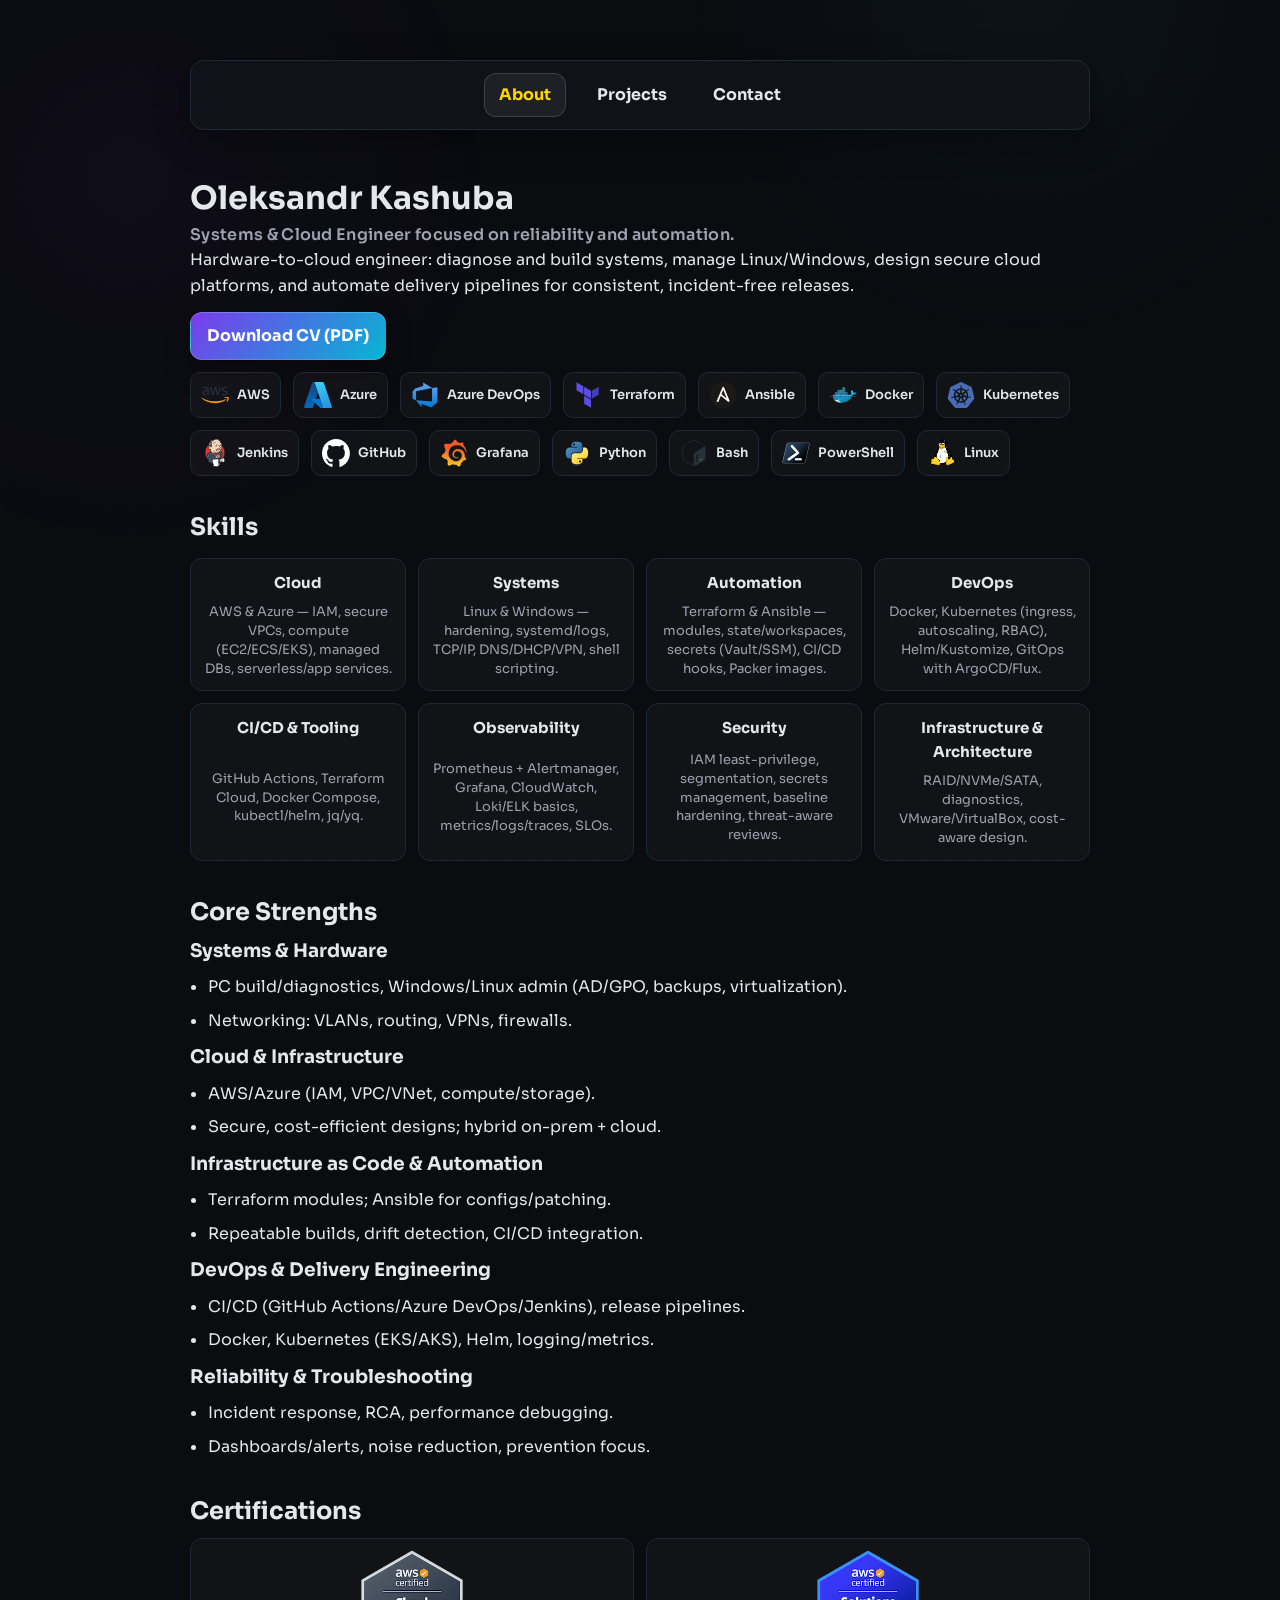
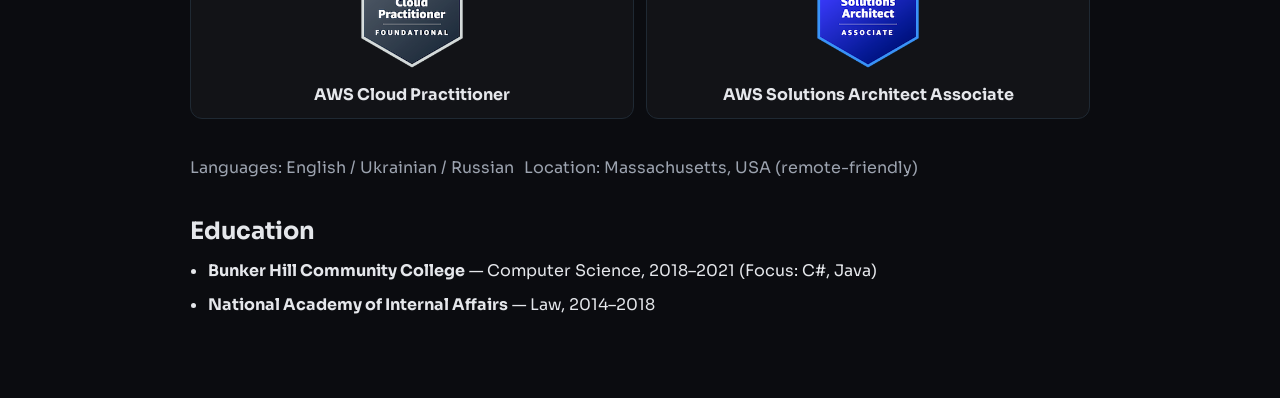
==== commit 0d64f388: "cv added" ====
--- a/index.html
+++ b/index.html
@@ -31,6 +31,11 @@
           design secure cloud platforms, and automate delivery pipelines for consistent,
           incident-free releases.
         </p>
+        <div class="cta-row">
+          <a class="btn-primary" href="files/CV-OleksandrKashuba.pdf" download aria-label="Download Oleksandr Kashuba CV in PDF">
+            Download CV (PDF)
+          </a>
+        </div>
         <div class="toolbox">
           <div class="tool"><img src="images/adds/AWS.svg" alt="AWS"><span>AWS</span></div>
           <div class="tool"><img src="images/adds/Azure.svg" alt="Azure"><span>Azure</span></div>
--- a/Main.css
+++ b/Main.css
@@ -200,6 +200,35 @@
   letter-spacing: 0.02em;
 }
 
+.cta-row {
+  display: flex;
+  gap: 10px;
+  flex-wrap: wrap;
+  margin: 14px 0 6px;
+}
+
+.btn-primary {
+  display: inline-flex;
+  align-items: center;
+  gap: 8px;
+  padding: 10px 16px;
+  background: linear-gradient(135deg, #7c3aed, #06b6d4);
+  color: #fff;
+  font-weight: 700;
+  border-radius: 12px;
+  border: 1px solid rgba(255, 255, 255, 0.18);
+  box-shadow: 0 10px 26px rgba(0, 0, 0, 0.35);
+  text-decoration: none;
+  transition: transform 0.15s ease, box-shadow 0.15s ease, filter 0.15s ease;
+}
+
+.btn-primary:hover {
+  text-decoration: none;
+  transform: translateY(-2px);
+  filter: brightness(1.05);
+  box-shadow: 0 12px 32px rgba(0, 0, 0, 0.4);
+}
+
 .card-grid {
   display: grid;
   grid-template-columns: repeat(auto-fit, minmax(180px, 1fr));
